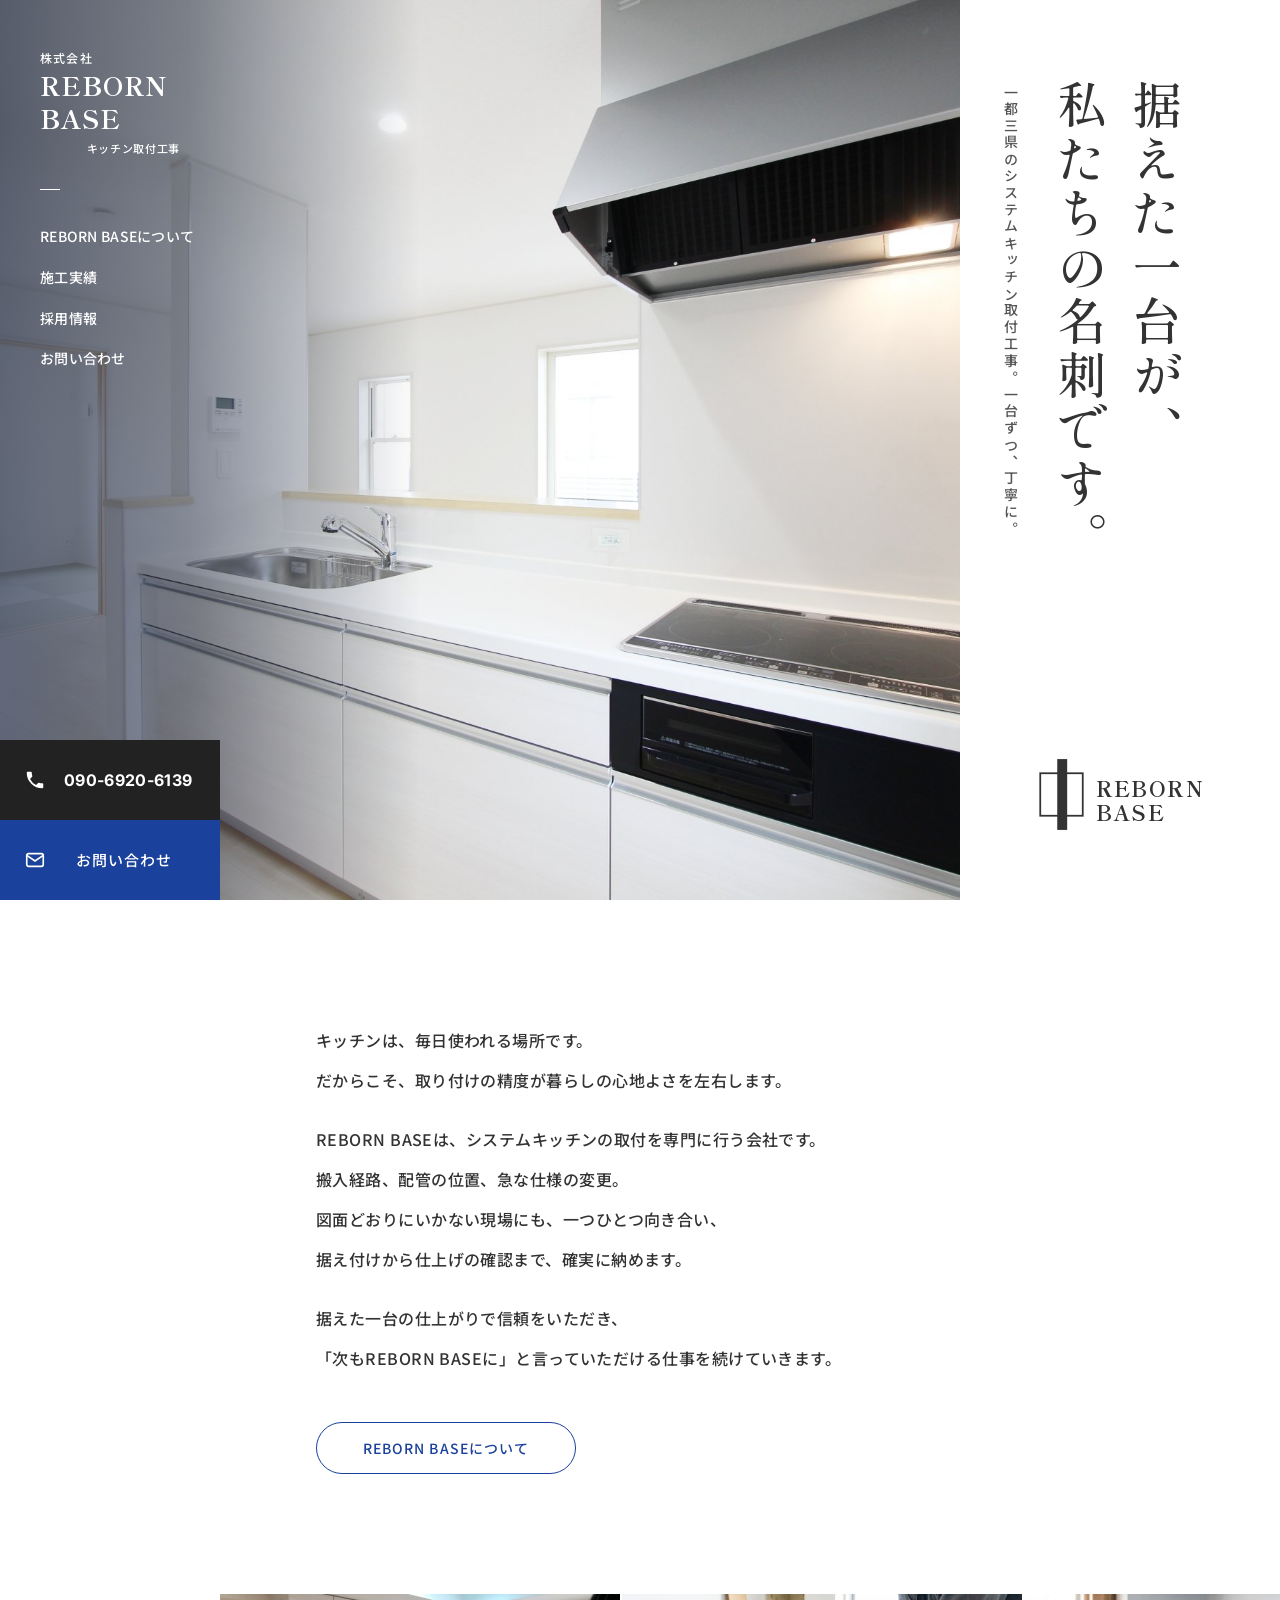
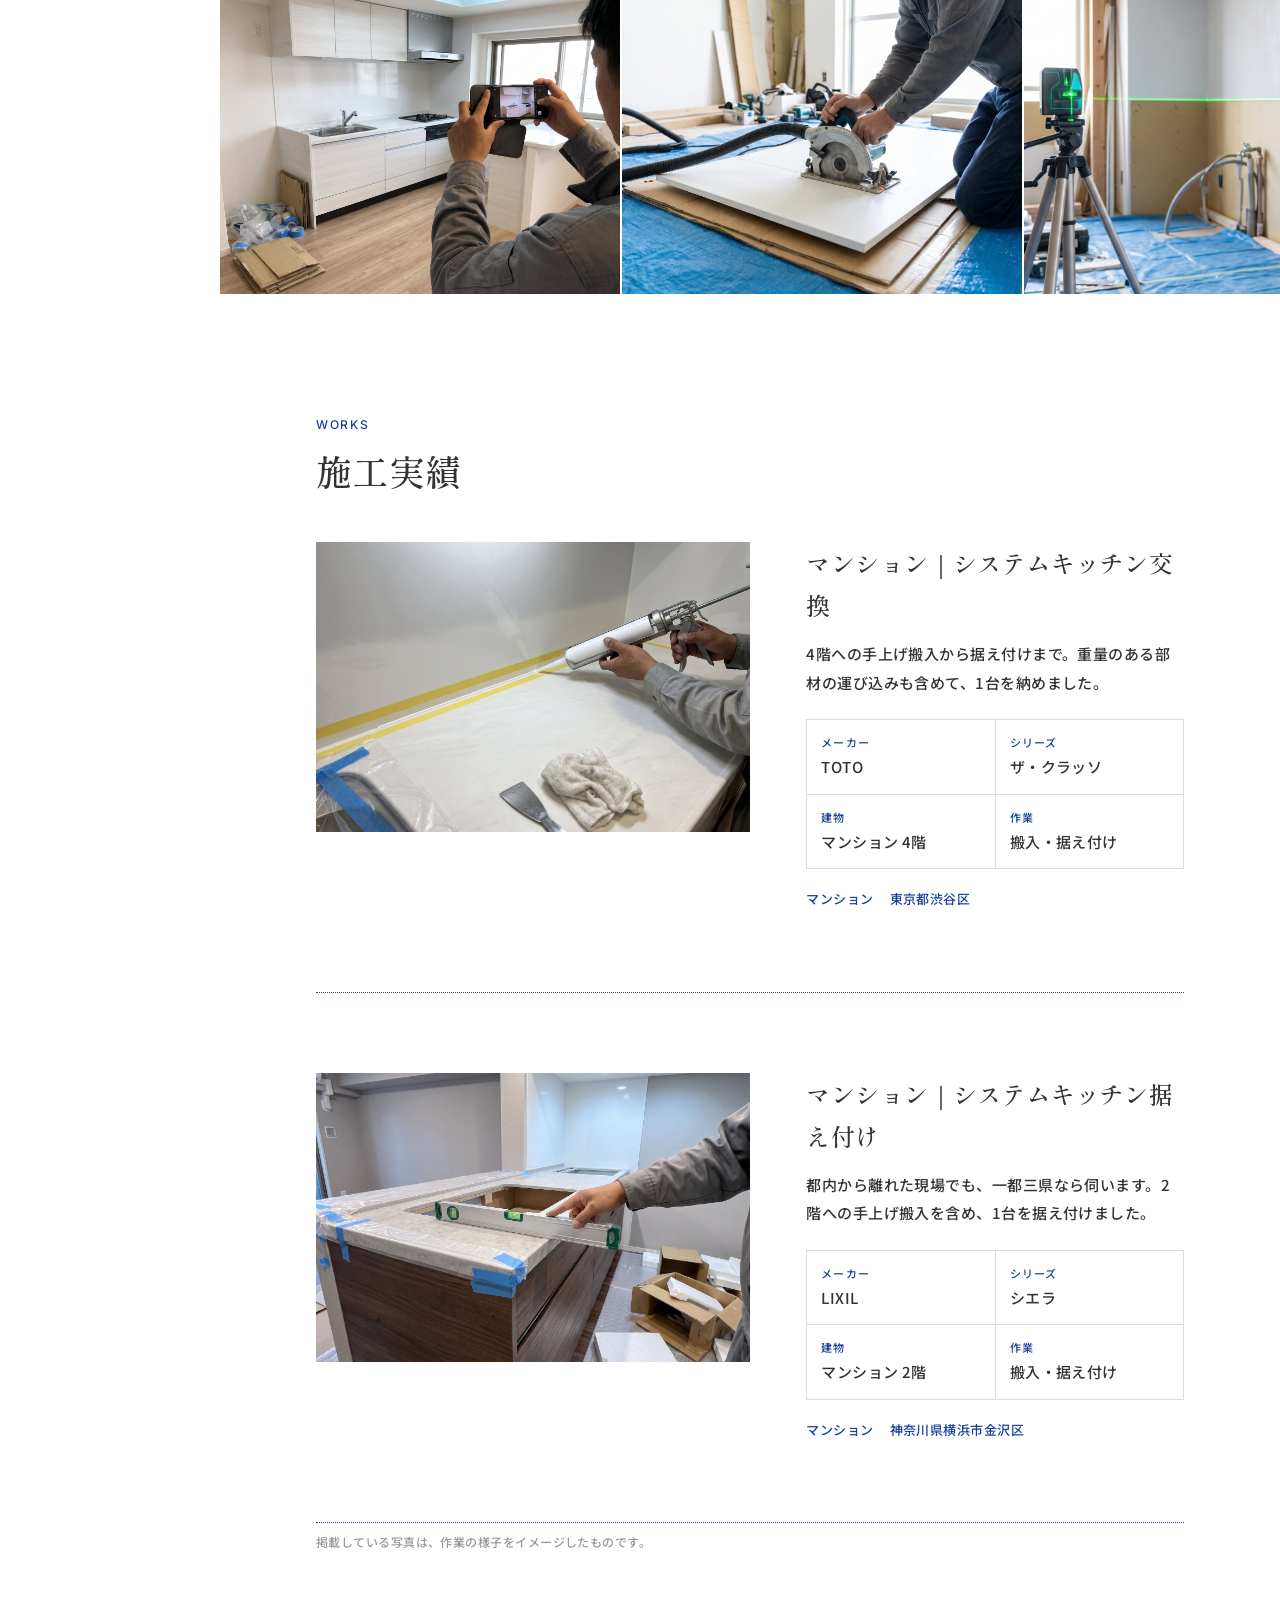
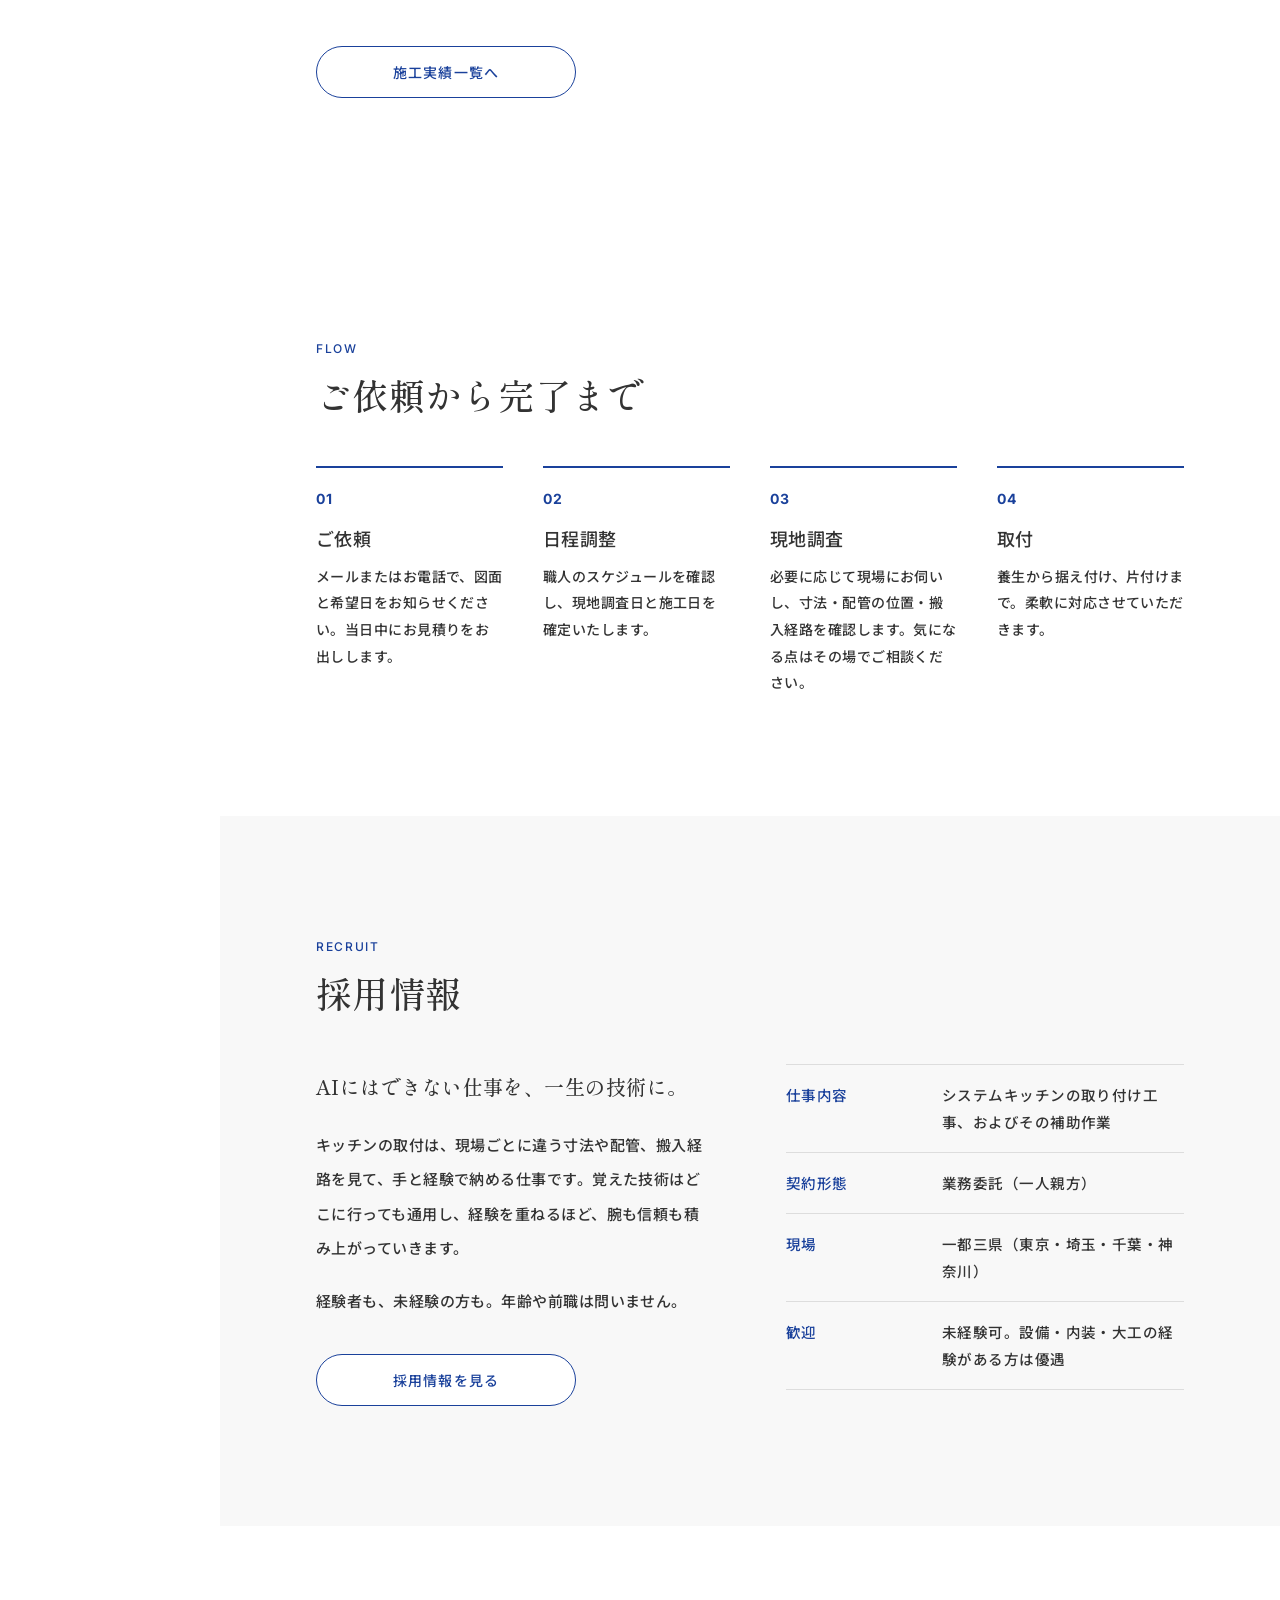
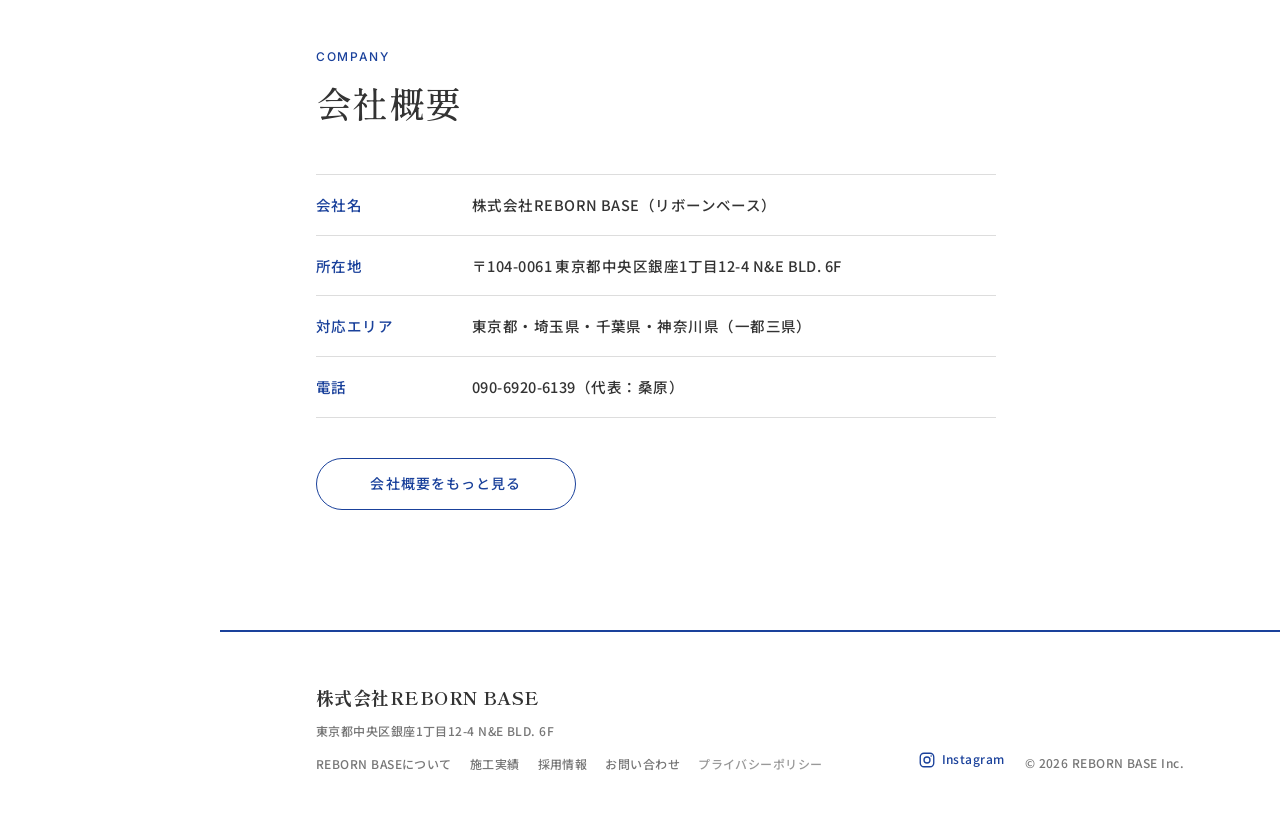
==== index.html @ 3dbb394a "スマホ下部の固定ボタン、プライバシーポリシー、採用ページ専用の共有画像を追加 Co-Authored-By: Claude Opus 5.5 <noreply@anthropic.com> Claud" ====
<!DOCTYPE html>
<html lang="ja" class="home">
<head>
<meta charset="UTF-8">
<meta name="viewport" content="width=device-width, initial-scale=1">
<title>株式会社REBORN BASE｜システムキッチン取付工事</title>
<meta name="description" content="一都三県のシステムキッチン取付工事を専門に行う株式会社REBORN BASE（リボーンベース）。工務店・ハウスメーカーからのご依頼に、確かな施工で応えます。">
<meta property="og:title" content="株式会社REBORN BASE｜システムキッチン取付工事">
<meta property="og:description" content="一都三県のシステムキッチン取付工事を専門に行う株式会社REBORN BASE（リボーンベース）。工務店・ハウスメーカーからのご依頼に、確かな施工で応えます。">
<meta property="og:type" content="website">
<meta property="og:site_name" content="株式会社REBORN BASE">
<meta property="og:url" content="https://reborn-base.co.jp/">
<meta property="og:image" content="https://reborn-base.co.jp/img/ogp.jpg">
<meta property="og:image:width" content="1200">
<meta property="og:image:height" content="630">
<meta property="og:locale" content="ja_JP">
<meta name="twitter:card" content="summary_large_image">
<link rel="canonical" href="https://reborn-base.co.jp/">
<link rel="icon" href="favicon.ico" sizes="32x32">
<link rel="icon" href="img/icon-512.png" type="image/png" sizes="512x512">
<link rel="apple-touch-icon" href="img/icon-180.png">
<meta name="theme-color" content="#1a419b">
<link rel="preconnect" href="https://fonts.googleapis.com">
<link rel="preconnect" href="https://fonts.gstatic.com" crossorigin>
<link href="https://fonts.googleapis.com/css2?family=Noto+Sans+JP:wght@400;500;700&family=Shippori+Mincho+B1:wght@500;700&family=Inter:wght@600;700&display=swap" rel="stylesheet">
<link rel="stylesheet" href="css/style.css?v=202611081121">
</head>
<body class="home">
<svg width="0" height="0" style="position:absolute"><symbol id="logo" viewBox="0 0 240 120">
<rect x="6" y="30" width="60" height="60" fill="none" stroke="#333" stroke-width="2.5"/><rect x="30" y="10" width="14" height="100" fill="#333"/>
<text x="84" y="64" font-family="'Shippori Mincho B1',serif" font-size="30" font-weight="700" fill="#333" letter-spacing="2">REBORN</text>
<text x="84" y="98" font-family="'Shippori Mincho B1',serif" font-size="30" font-weight="700" fill="#333" letter-spacing="2">BASE</text></symbol></svg>
<div class="loading"><div class="load_logo"><svg viewBox="0 0 240 120" style="filter:brightness(2000%)"><use href="#logo"/></svg></div></div>
<header>
  <a class="site_logo" href="index.html"><small>株式会社</small><strong>REBORN BASE</strong><span>キッチン取付工事</span><span class="bar"></span></a>
  <button class="burger" aria-label="メニューを開く" aria-expanded="false" aria-controls="gnavi" onclick="const m=document.getElementById('gnavi');m.classList.toggle('open');const o=m.classList.contains('open');this.setAttribute('aria-expanded',o);this.setAttribute('aria-label',o?'メニューを閉じる':'メニューを開く')"><span></span><span></span><span></span></button>
  <nav class="g_navi" id="gnavi"><a href="about.html">REBORN BASEについて</a><a href="works.html">施工実績</a><a href="recruit.html">採用情報</a><a href="contact.html">お問い合わせ</a></nav>
  <ul class="cv">
    <li class="tel"><a href="tel:09069206139"><svg viewBox="0 0 24 24" fill="currentColor"><path d="M6.6 10.8a15 15 0 0 0 6.6 6.6l2.2-2.2a1 1 0 0 1 1-.25c1.1.37 2.3.57 3.6.57a1 1 0 0 1 1 1V20a1 1 0 0 1-1 1A17 17 0 0 1 3 4a1 1 0 0 1 1-1h3.5a1 1 0 0 1 1 1c0 1.25.2 2.45.57 3.57a1 1 0 0 1-.25 1z"/></svg>090-6920-6139</a></li>
    <li class="mail"><a href="contact.html"><svg viewBox="0 0 24 24" fill="none" stroke="currentColor" stroke-width="1.8"><rect x="3" y="5" width="18" height="14" rx="2"/><path d="M3 7l9 6 9-6"/></svg>お問い合わせ</a></li>
  </ul>
</header>
<div class="kv_area">
  <div class="kv_home_list">
    <div class="kv kv01"><div class="kv_out"><div class="kv_list"><span class="kv_a" style="background-image:url(img/kitchen3.jpg),url(img/kitchen3.jpg)"></span></div></div></div>
    <div class="kv kv02"><div class="kv_out"><div class="kv_list"><span class="kv_a" style="background-image:url(img/kitchen1.jpg),url(img/kitchen1.jpg)"></span></div></div></div>
    <div class="kv kv03"><div class="kv_out"><div class="kv_list"><span class="kv_a" style="background-image:url(img/kitchen4.jpg),url(img/kitchen4.jpg)"></span></div></div></div>
    <div class="kv kv04"><div class="kv_out"><div class="kv_list"><span class="kv_a" style="background-image:url(img/kitchen2.jpg),url(img/kitchen2.jpg)"></span></div></div></div>
  </div>
  <div class="mark"><svg viewBox="0 0 240 120"><use href="#logo"/></svg></div>
</div>
<h2 class="copy_h jp">据えた一台が、<br>私たちの名刺です。</h2>
<p class="copy_s">一都三県のシステムキッチン取付工事。一台ずつ、丁寧に。</p>

<div class="wrapper">
  <section class="inner statement" id="about">
    <p>キッチンは、毎日使われる場所です。<br>だからこそ、取り付けの精度が暮らしの心地よさを左右します。</p><p>REBORN BASEは、システムキッチンの取付を専門に行う会社です。<br>搬入経路、配管の位置、急な仕様の変更。<br>図面どおりにいかない現場にも、一つひとつ向き合い、<br>据え付けから仕上げの確認まで、確実に納めます。</p><p>据えた一台の仕上がりで信頼をいただき、<br>「次もREBORN BASEに」と言っていただける仕事を続けていきます。</p>
    <a class="btn" href="about.html">REBORN BASEについて</a>
  </section>

  <div class="strip" aria-hidden="true"><ul>
    <li><img src="img/w-done.jpg" data-fb="img/w-done.jpg" onerror="this.onerror=null;this.src=this.dataset.fb" alt=""></li><li><img src="img/w-saw.jpg" data-fb="img/w-saw.jpg" onerror="this.onerror=null;this.src=this.dataset.fb" alt=""></li><li><img src="img/w-laser.jpg" data-fb="img/w-laser.jpg" onerror="this.onerror=null;this.src=this.dataset.fb" alt=""></li><li><img src="img/w-hannyu.jpg" data-fb="img/w-hannyu.jpg" onerror="this.onerror=null;this.src=this.dataset.fb" alt=""></li><li><img src="img/w-glue.jpg" data-fb="img/w-glue.jpg" onerror="this.onerror=null;this.src=this.dataset.fb" alt=""></li><li><img src="img/w-tools3.jpg" data-fb="img/w-tools3.jpg" onerror="this.onerror=null;this.src=this.dataset.fb" alt=""></li><li><img src="img/w-caulk.jpg" data-fb="img/w-caulk.jpg" onerror="this.onerror=null;this.src=this.dataset.fb" alt=""></li><li><img src="img/w-done.jpg" data-fb="img/w-done.jpg" onerror="this.onerror=null;this.src=this.dataset.fb" alt=""></li><li><img src="img/w-saw.jpg" data-fb="img/w-saw.jpg" onerror="this.onerror=null;this.src=this.dataset.fb" alt=""></li><li><img src="img/w-laser.jpg" data-fb="img/w-laser.jpg" onerror="this.onerror=null;this.src=this.dataset.fb" alt=""></li><li><img src="img/w-hannyu.jpg" data-fb="img/w-hannyu.jpg" onerror="this.onerror=null;this.src=this.dataset.fb" alt=""></li><li><img src="img/w-glue.jpg" data-fb="img/w-glue.jpg" onerror="this.onerror=null;this.src=this.dataset.fb" alt=""></li><li><img src="img/w-tools3.jpg" data-fb="img/w-tools3.jpg" onerror="this.onerror=null;this.src=this.dataset.fb" alt=""></li><li><img src="img/w-caulk.jpg" data-fb="img/w-caulk.jpg" onerror="this.onerror=null;this.src=this.dataset.fb" alt=""></li>
  </ul></div>

  <section class="inner works" id="works">
    <h2 class="sec_title jp"><small>WORKS</small>施工実績</h2>
    <ul class="pickup">
      <li>
        <div class="flex solo">
          <div class="main">
            <div class="txt">
              <h3 class="jp">マンション｜システムキッチン交換</h3>
              <p>4階への手上げ搬入から据え付けまで。重量のある部材の運び込みも含めて、1台を納めました。</p>
              <dl class="spec"><div><dt>メーカー</dt><dd>TOTO</dd></div><div><dt>シリーズ</dt><dd>ザ・クラッソ</dd></div><div><dt>建物</dt><dd>マンション 4階</dd></div><div><dt>作業</dt><dd>搬入・据え付け</dd></div></dl>
              <div class="tag"><span>マンション</span><span>東京都渋谷区</span></div>
            </div>
            <div class="img"><img src="img/w-caulk.jpg" data-fb="img/w-caulk.jpg" onerror="this.onerror=null;this.src=this.dataset.fb" alt="マンション｜システムキッチン交換"></div>
          </div>
        </div>
      </li>
      <li>
        <div class="flex solo">
          <div class="main">
            <div class="txt">
              <h3 class="jp">マンション｜システムキッチン据え付け</h3>
              <p>都内から離れた現場でも、一都三県なら伺います。2階への手上げ搬入を含め、1台を据え付けました。</p>
              <dl class="spec"><div><dt>メーカー</dt><dd>LIXIL</dd></div><div><dt>シリーズ</dt><dd>シエラ</dd></div><div><dt>建物</dt><dd>マンション 2階</dd></div><div><dt>作業</dt><dd>搬入・据え付け</dd></div></dl>
              <div class="tag"><span>マンション</span><span>神奈川県横浜市金沢区</span></div>
            </div>
            <div class="img"><img src="img/w-level2.jpg" data-fb="img/w-level2.jpg" onerror="this.onerror=null;this.src=this.dataset.fb" alt="マンション｜システムキッチン据え付け"></div>
          </div>
        </div>
      </li>
    </ul>
    <p class="photo_note">掲載している写真は、作業の様子をイメージしたものです。</p>
    <a class="btn" href="works.html">施工実績一覧へ</a>
  </section>

  <section class="inner flow" id="flow">
    <h2 class="sec_title jp"><small>FLOW</small>ご依頼から完了まで</h2>
    <ol>
      <li><small>01</small><b>ご依頼</b><p>メールまたはお電話で、図面と希望日をお知らせください。当日中にお見積りをお出しします。</p></li>
      <li><small>02</small><b>日程調整</b><p>職人のスケジュールを確認し、現地調査日と施工日を確定いたします。</p></li>
      <li><small>03</small><b>現地調査</b><p>必要に応じて現場にお伺いし、寸法・配管の位置・搬入経路を確認します。気になる点はその場でご相談ください。</p></li>
      <li><small>04</small><b>取付</b><p>養生から据え付け、片付けまで。柔軟に対応させていただきます。</p></li>
    </ol>
  </section>

  <section class="inner recruit" id="recruit">
    <h2 class="sec_title jp"><small>RECRUIT</small>採用情報</h2>
    <div class="grid">
      <div>
        <p class="jp" style="font-size:2rem;margin-bottom:16px">AIにはできない仕事を、一生の技術に。</p>
        <p>キッチンの取付は、現場ごとに違う寸法や配管、搬入経路を見て、手と経験で納める仕事です。覚えた技術はどこに行っても通用し、経験を重ねるほど、腕も信頼も積み上がっていきます。</p>
        <p>経験者も、未経験の方も。年齢や前職は問いません。</p>
        <a class="btn" href="recruit.html">採用情報を見る</a>
      </div>
      <dl class="tbl">
        <div><dt>仕事内容</dt><dd>システムキッチンの取り付け工事、およびその補助作業</dd></div>
        <div><dt>契約形態</dt><dd>業務委託（一人親方）</dd></div>
        <div><dt>現場</dt><dd>一都三県（東京・埼玉・千葉・神奈川）</dd></div>
        <div><dt>歓迎</dt><dd>未経験可。設備・内装・大工の経験がある方は優遇</dd></div>
      </dl>
    </div>
  </section>

  <section class="inner" id="company">
    <h2 class="sec_title jp"><small>COMPANY</small>会社概要</h2>
    <dl class="tbl" style="max-width:680px">
      <div><dt>会社名</dt><dd>株式会社REBORN BASE（リボーンベース）</dd></div>
      <div><dt>所在地</dt><dd>〒104-0061 東京都中央区銀座1丁目12-4 N&amp;E BLD. 6F</dd></div>
      <div><dt>対応エリア</dt><dd>東京都・埼玉県・千葉県・神奈川県（一都三県）</dd></div>
      <div><dt>電話</dt><dd>090-6920-6139（代表：桑原）</dd></div>
    </dl>
    <a class="btn" href="about.html#company" style="margin-top:40px">会社概要をもっと見る</a>
  </section>
  <footer>
    <div><strong>株式会社REBORN BASE</strong>東京都中央区銀座1丁目12-4 N&amp;E BLD. 6F<br><nav style="margin-top:10px"><a href="about.html">REBORN BASEについて</a><a href="works.html">施工実績</a><a href="recruit.html">採用情報</a><a href="contact.html">お問い合わせ</a><a href="privacy.html">プライバシーポリシー</a></nav></div>
    <div><a class="sns_link" href="https://www.instagram.com/rebornbase.official/" target="_blank" rel="noopener"><svg viewBox="0 0 24 24" fill="none" stroke="currentColor" stroke-width="1.8"><rect x="3" y="3" width="18" height="18" rx="5"/><circle cx="12" cy="12" r="4"/><circle cx="17.5" cy="6.5" r="1" fill="currentColor" stroke="none"/></svg>Instagram</a>© 2026 REBORN BASE Inc.</div>
  </footer>
</div>
<nav class="sp_bar" aria-label="お問い合わせ"><a class="sp_tel" href="tel:09069206139"><svg viewBox="0 0 24 24" fill="currentColor" aria-hidden="true"><path d="M6.6 10.8a15 15 0 0 0 6.6 6.6l2.2-2.2a1 1 0 0 1 1-.25c1.1.37 2.3.57 3.6.57a1 1 0 0 1 1 1V20a1 1 0 0 1-1 1A17 17 0 0 1 3 4a1 1 0 0 1 1-1h3.5a1 1 0 0 1 1 1c0 1.25.2 2.45.57 3.57a1 1 0 0 1-.25 1z"/></svg>電話する</a><a class="sp_main" href="contact.html">お問い合わせ</a></nav>
<script>
(function(){
  var loading=document.querySelector('.loading');
  var kvs=[].slice.call(document.querySelectorAll('.kv'));
  var reduce=matchMedia('(prefers-reduced-motion: reduce)').matches;
  function start(){
    var i=-1;
    function next(){
      i=(i+1)%kvs.length; var cur=kvs[i], back=kvs[(i-1+kvs.length)%kvs.length];
      kvs.forEach(function(k){k.classList.remove('pre')}); cur.classList.add('pre');
      setTimeout(function(){cur.classList.add('show')},1000);
      setTimeout(function(){if(back!==cur)back.classList.remove('show')},4000);
    }
    next(); setInterval(next,6000);
  }
  var seen=false; try{seen=sessionStorage.getItem('rb_loaded')}catch(e){}
  if(!seen&&!reduce){
    requestAnimationFrame(function(){loading.classList.add('show')});
    setTimeout(function(){loading.style.transition='opacity 1s ease-in';loading.style.opacity='0';setTimeout(function(){loading.style.display='none'},1000);start();},1500);
    try{sessionStorage.setItem('rb_loaded','1')}catch(e){}
  }else{loading.style.display='none';start();}
})();
</script>
<script>
(function(){
  var header=document.querySelector('header');
  var items=[].slice.call(document.querySelectorAll('.works .main, .works .sub'));
  var kvArea=document.querySelector('.kv_area'), copy=document.querySelector('.copy_h'), copys=document.querySelector('.copy_s');
  function onScroll(){
    var y=window.pageYOffset, h=window.innerHeight;
    if(kvArea){var black=y>h*0.7-300;header.classList.toggle('black',black);kvArea.classList.toggle('fade',black);copy.classList.toggle('move',y>h);if(copys)copys.classList.toggle('move',y>h);}
    items.forEach(function(el){if(!el.classList.contains('show')&&el.getBoundingClientRect().top<h-100)el.classList.add('show');});
  }
  window.addEventListener('scroll',onScroll,{passive:true});window.addEventListener('resize',onScroll);onScroll();
})();
</script>
</body></html>
---- css/style.css ----
:root{
  --navy:#1a419b; --navy2:#2754bd; --date:#265bc8;
  --ink:#333; --black:#222; --gray:#eee; --bg2:#f8f8f8; --line:#ddd;
  --sans:'Noto Sans JP',sans-serif;
  --min:'Shippori Mincho B1',"YuMincho","Yu Mincho",serif;
  --nav:220px;
}
*{box-sizing:border-box;margin:0;padding:0}
html{font-size:62.5%}
body{font-family:var(--sans);font-weight:500;color:var(--ink);background:#fff;font-size:1.5rem;line-height:1.9;letter-spacing:.03em}
a{color:inherit;text-decoration:none}
img{display:block;max-width:100%}
ul,ol{list-style:none}
.jp{font-family:var(--min);font-weight:500}
:focus-visible{outline:2px solid var(--navy);outline-offset:3px}

/* ===== loading ===== */
.loading{position:fixed;inset:0;background:var(--black);z-index:300;display:flex;align-items:center;justify-content:center;pointer-events:none}
.loading .load_logo{width:240px;filter:blur(4px);opacity:0;transition:.6s ease-in-out}
.loading.show .load_logo{filter:blur(0);opacity:1}
.loading .load_logo svg{width:100%;height:auto}

/* ===== header (left nav) ===== */
header{position:fixed;left:0;top:0;width:var(--nav);height:100%;z-index:100;display:flex;flex-direction:column;background:transparent}
.sub header{background:#fff;border-right:1px solid var(--line)}
.site_logo{padding:50px 40px 0;line-height:1.3;font-weight:500}
.site_logo small{display:block;font-size:1.2rem;letter-spacing:.1em}
.site_logo strong{display:block;font-family:var(--min);font-size:2.6rem;font-weight:700;letter-spacing:.04em;margin-top:2px}
.site_logo span{display:block;font-size:1.1rem;letter-spacing:.06em;margin-top:6px;text-align:right}
.site_logo .bar{width:20px;height:1px;background:currentColor;margin:34px 0 26px}
.home header .site_logo,.home header .g_navi{filter:brightness(1000%);transition:.6s ease-in}
.home header.black .site_logo,.home header.black .g_navi{filter:brightness(100%)}
.g_navi{padding:0 28px 0 40px;flex:1}
.g_navi a{display:block;font-size:1.4rem;padding:7px 0;letter-spacing:.02em;white-space:nowrap;transition:.3s}
.g_navi a:hover,.g_navi a.on{color:var(--navy2)}
.cv{margin-top:auto}
.cv li a{display:flex;align-items:center;gap:30px;height:80px;padding:0 24px;font-size:1.5rem;letter-spacing:.06em}
.cv li a svg{width:22px;height:22px;flex:none}
.cv li.ig{background:var(--bg2);color:var(--black)}
.cv li.tel{background:var(--black);color:#fff}
.cv li.tel a{font-family:'Inter',sans-serif;font-weight:700;font-size:1.6rem;letter-spacing:.02em;gap:18px;white-space:nowrap}
.cv li.mail{background:var(--navy);color:#fff}
.cv li a:hover{opacity:.85}
.burger{display:none}

/* ===== KV (fixed hero, top page only) ===== */
.kv_area{position:fixed;top:0;left:0;width:100%;height:100%;padding-right:320px;background:#fff;transition:.6s ease-in;filter:brightness(100%)}
.kv_area.fade{filter:brightness(200%)}
.kv_area.fade .kv_home_list{opacity:0}
.kv_home_list{position:relative;width:100%;height:100%;overflow:hidden;background:#333;transition:.6s ease-in}
.kv{position:absolute;inset:0;overflow:hidden;opacity:0;transition:1s ease-in-out;z-index:10}
.kv_out{width:100%;height:100%;overflow:hidden;position:relative}
.kv.pre{z-index:20}
.kv.show{opacity:1}
.kv .kv_list{width:100%;height:100%;overflow:hidden;transform:scale(1.08);transition:6s ease-in-out}
.kv.show .kv_list{transform:scale(1)}
.kv_a{display:block;width:100%;height:100%;background:#44443f no-repeat center center;background-size:cover}
.kv_home_list::after{content:"";position:absolute;left:0;top:0;bottom:0;width:420px;background:linear-gradient(90deg,rgba(10,20,45,.62) 0%,rgba(10,20,45,.45) 45%,rgba(10,20,45,0) 100%);z-index:25;pointer-events:none}
.mark{position:absolute;right:74px;bottom:55px;width:170px;z-index:30}
.copy_h{position:fixed;right:86px;top:80px;z-index:60;writing-mode:vertical-rl;font-size:5rem;line-height:1.5;letter-spacing:.08em;font-weight:500;color:var(--ink);transition:.6s ease-in}
.copy_h.move{position:absolute}
.copy_s{position:fixed;right:256px;top:84px;z-index:60;writing-mode:vertical-rl;font-size:1.4rem;letter-spacing:.2em;color:#555;transition:.6s ease-in}
.copy_s.move{position:absolute}

/* ===== page body ===== */
.wrapper{position:relative;z-index:50;background:#fff;margin-left:var(--nav)}
.home .wrapper{margin-top:100vh}
.inner{padding:120px 96px}
.sec_title{font-size:3.6rem;line-height:1.75;margin-bottom:40px}
.sec_title small{display:block;font-family:'Inter',sans-serif;font-size:1.2rem;color:var(--navy);letter-spacing:.14em;margin-bottom:4px}
.btn{display:inline-flex;align-items:center;justify-content:center;min-width:260px;height:52px;padding:0 36px;border:1px solid var(--navy);border-radius:30px;color:var(--navy);font-size:1.4rem;letter-spacing:.08em;transition:.3s;background:#fff}
.btn:hover{background:var(--navy);color:#fff}
.lead{font-size:1.6rem;line-height:2.5;max-width:40em}
.lead p+p{margin-top:1.2em}

/* sub page title band */
.page_head{padding:150px 96px 60px;border-bottom:1px solid var(--line)}
.page_head h1{font-size:4rem;line-height:1.5;font-weight:500}
.page_head h1 small{display:block;font-family:'Inter',sans-serif;font-size:1.3rem;color:var(--navy);letter-spacing:.14em;margin-bottom:6px}
.page_head p{margin-top:16px;color:#777;font-size:1.4rem}
.crumb{font-size:1.2rem;color:#999;margin-bottom:24px}
.crumb a:hover{color:var(--navy)}

/* statement */
.statement{position:relative;padding-top:120px;padding-right:420px}
.statement p{font-size:1.6rem;line-height:2.5}
.statement p+p{margin-top:1.2em}
.statement .btn{margin-top:44px}

/* photo strip */
.strip{overflow:hidden;width:100%;background:#fff}
.strip ul{display:flex;width:max-content;animation:strip 40s linear infinite}
.strip li{width:400px;height:300px;flex:none;margin-right:2px;background:#44443f}
.strip li img{width:100%;height:100%;object-fit:cover}
@keyframes strip{from{transform:translateX(0)}to{transform:translateX(-50%)}}

/* works (実績) */
.works ul.pickup>li{padding:80px 0;border-bottom:1px dotted var(--navy)}
.works ul.pickup>li:first-child{padding-top:0}
.works .flex{display:grid;grid-template-columns:1fr 280px;gap:92px}
.works .main{display:flex;flex-direction:column-reverse}
.works .flex.solo{grid-template-columns:1fr}
.works .solo .main{display:grid;grid-template-columns:1.15fr 1fr;gap:56px;align-items:start}
.works .solo .main .img{order:-1}
.works .solo .txt{padding-top:0}
.works .main .img,.works .sub span{position:relative;display:block;overflow:hidden;background:#44443f}
.works .main .img{aspect-ratio:3/2}
.works .sub span{aspect-ratio:5/4}
.works .sub span:first-child{margin-bottom:60px}
.works .main .img img,.works .sub span img{width:100%;height:100%;object-fit:cover;transition:.6s ease-in-out}
.works .main .img:hover img,.works .sub span:hover img{filter:brightness(60%)}
.works .main .img:after,.works .sub span:after{content:"";position:absolute;left:0;top:0;width:100%;height:100%;background:var(--gray);transition:.8s ease-in-out}
.works .main.show .img:after,.works .sub.show span:after{width:0}
.works .txt{padding:36px 0 0}
.works .txt h3{font-size:2.4rem;line-height:1.75;font-weight:500;margin-bottom:14px}
.works .txt p{font-size:1.5rem}
.works .tag{margin-top:18px;font-size:1.3rem;color:var(--navy)}
.works .tag span+span{margin-left:16px}
.works .spec{display:grid;grid-template-columns:repeat(2,1fr);gap:1px;background:var(--line);border:1px solid var(--line);margin-top:22px}
.works .spec div{background:#fff;padding:12px 14px}
.works .spec dt{font-size:1.1rem;color:var(--navy);letter-spacing:.1em}
.works .spec dd{font-size:1.5rem;font-weight:500}
.img .note{position:absolute;right:10px;bottom:8px;font-size:1.1rem;color:#fff;background:rgba(0,0,0,.45);padding:2px 8px;z-index:2}
.more{display:flex;justify-content:flex-end;margin-top:24px;font-size:1.4rem;color:var(--navy)}
.more a::after{content:"›";margin-left:10px;font-size:1.8rem}
.works .btn{margin-top:60px}

/* numbers */
.nums{display:grid;grid-template-columns:repeat(2,1fr);gap:40px;margin:0 0 80px;max-width:720px}
.nums li{border-top:2px solid var(--navy);padding-top:16px}
.nums b{display:block;font-family:'Inter',sans-serif;font-size:4.2rem;font-weight:700;line-height:1.2;color:var(--black)}
.nums b small{font-size:1.6rem;font-family:var(--sans);margin-left:4px}
.nums span{font-size:1.3rem;color:#777}

/* services */
.services{display:grid;grid-template-columns:repeat(3,1fr);gap:40px}
.services li{border-top:1px solid var(--ink);padding-top:18px}
.services b{display:block;font-size:1.8rem;font-weight:500;margin-bottom:8px}
.services p{font-size:1.4rem;color:#555}

/* makers */
.makers{display:flex;flex-wrap:wrap;gap:12px}
.makers li{border:1px solid var(--ink);padding:10px 22px;font-size:1.5rem;letter-spacing:.06em}

/* news & column */
.info{display:grid;grid-template-columns:1fr auto;gap:60px;align-items:center;padding:60px 0;border-bottom:1px solid var(--line)}
.info:first-of-type{padding-top:0}
.info ul li{display:grid;grid-template-columns:80px 1fr;gap:40px;align-items:center;padding:14px 0}
.info ul li .th{width:80px;height:80px;background:#44443f;overflow:hidden}
.info ul li .th img{width:100%;height:100%;object-fit:cover}
.info ul li time{display:block;font-size:1.4rem;color:var(--date);font-family:'Inter',sans-serif}
.info ul li a{display:block;font-size:1.5rem;transition:.3s}
.info ul li a:hover{color:var(--navy)}

/* recruit */
.recruit{background:var(--bg2)}
.recruit .grid{display:grid;grid-template-columns:1fr 1fr;gap:72px}
.recruit p{font-size:1.5rem;line-height:2.3}
.recruit p+p{margin-top:1.2em}
dl.tbl{border-top:1px solid var(--line)}
dl.tbl div{display:grid;grid-template-columns:140px 1fr;gap:16px;padding:16px 0;border-bottom:1px solid var(--line);font-size:1.45rem}
dl.tbl dt{color:var(--navy)}
.recruit .btn{margin-top:36px}

/* flow */
.flow ol{display:grid;grid-template-columns:repeat(4,1fr);gap:40px}
.flow li{border-top:2px solid var(--navy);padding-top:18px}
.flow li small{display:block;font-family:'Inter',sans-serif;font-weight:700;font-size:1.4rem;color:var(--navy);letter-spacing:.1em;margin-bottom:8px}
.flow li b{display:block;font-size:1.8rem;font-weight:500;margin-bottom:8px}
.flow li p{font-size:1.4rem}

/* contact */
.contact_grid{display:grid;grid-template-columns:1fr 1fr;gap:60px}
.c_card{border:1px solid var(--line);padding:36px}
.c_card h3{font-size:1.8rem;font-weight:500;margin-bottom:10px}
.c_card .big{font-family:'Inter',sans-serif;font-size:3rem;font-weight:700;color:var(--black);margin:8px 0}
.c_card p{font-size:1.4rem;color:#666}
.c_card .btn{margin-top:20px;min-width:0}

/* footer */
footer{padding:48px 96px;border-top:2px solid var(--navy);display:flex;justify-content:space-between;align-items:flex-end;font-size:1.2rem;color:#777}
footer strong{display:block;font-family:var(--min);font-size:1.8rem;color:var(--ink);margin-bottom:6px}
footer nav a{margin-right:18px}
footer nav a:hover{color:var(--navy)}
.sns_link{display:inline-flex;align-items:center;gap:6px;color:var(--navy);font-weight:500;margin-right:20px}
.sns_link svg{width:18px;height:18px}
.sns_note{margin-top:28px;font-size:1.4rem}
.sns_note .sns_link{margin-right:2px}

@media (prefers-reduced-motion:reduce){
  .kv .kv_list{transition:none;transform:none}
  .strip ul{animation:none}
}

/* ===== mobile ===== */
.day{list-style:none;max-width:720px;border-left:2px solid var(--navy);margin-left:40px}
.day li{display:grid;grid-template-columns:110px 1fr;gap:0 24px;padding:0 0 32px 32px;position:relative}
.day li::before{content:"";position:absolute;left:-7px;top:10px;width:12px;height:12px;border-radius:50%;background:var(--navy)}
.day time{font-family:'Inter',sans-serif;font-weight:700;font-size:1.8rem;color:var(--navy);line-height:1.6}
.day b{display:block;font-size:1.8rem;font-weight:500;margin-bottom:6px}
.day p{font-size:1.4rem;line-height:1.9;color:#555}
.grid3{display:grid;grid-template-columns:repeat(3,1fr);gap:28px}
.m_card{border-top:2px solid var(--navy);padding-top:20px}
.m_card small{display:block;font-size:1.2rem;letter-spacing:.1em;color:var(--navy);margin-bottom:6px}
.m_card h3{font-size:2.2rem;font-weight:500;margin-bottom:12px;font-family:var(--min)}
.m_card p{font-size:1.4rem;line-height:2;color:#555}
.photo_note{font-size:1.2rem;color:#999;margin:8px 0 32px}
.exp_list{list-style:none;display:grid;grid-template-columns:repeat(2,1fr);gap:0 48px;max-width:960px}
.exp_list li{border-top:1px solid var(--line);padding:22px 0;font-size:1.4rem;line-height:1.9;color:#555}
.exp_list b{display:block;font-size:1.9rem;font-weight:500;color:var(--black);margin-bottom:6px}
@media (max-width:959px){
  .works .solo .main{grid-template-columns:1fr;gap:24px}
  .exp_list{grid-template-columns:1fr}
  .day{margin-left:12px}.day li{grid-template-columns:1fr;gap:4px;padding-left:22px}.grid3{grid-template-columns:1fr}
  :root{--nav:0px}
  header{position:fixed;width:100%;height:60px;flex-direction:row;align-items:center;justify-content:space-between;padding:0 16px;background:#fff;border-bottom:1px solid var(--line)}
  .home header .site_logo,.home header .g_navi{filter:none}
  .site_logo{padding:0}.site_logo .bar,.site_logo small,.site_logo span{display:none}.site_logo strong{font-size:1.9rem}
  .g_navi{display:none;position:absolute;top:60px;left:0;right:0;background:#fff;padding:12px 20px 20px;border-bottom:1px solid var(--line)}
  .g_navi.open{display:block}
  .cv{display:none}
  .burger{display:block;position:relative;width:44px;height:44px;margin-right:-8px;background:none;border:0;cursor:pointer}
  .burger span{position:absolute;left:10px;width:24px;height:2px;background:var(--black);transition:transform .3s,opacity .2s,top .3s}
  .burger span:nth-child(1){top:14px}.burger span:nth-child(2){top:21px}.burger span:nth-child(3){top:28px}
  .burger[aria-expanded="true"] span:nth-child(1){top:21px;transform:rotate(45deg)}
  .burger[aria-expanded="true"] span:nth-child(2){opacity:0}
  .burger[aria-expanded="true"] span:nth-child(3){top:21px;transform:rotate(-45deg)}
  .burger:focus-visible{outline:2px solid var(--navy);outline-offset:2px}
  .kv_area{position:relative;padding-right:0;height:62vh;margin-top:60px}
  .kv_area.fade{filter:none}
  .kv_area.fade .kv_home_list{opacity:1}
  .kv_home_list::after{display:none}
  .mark{right:16px;bottom:16px;width:110px}
  .copy_s{position:static;writing-mode:horizontal-tb;text-align:center;padding:0 24px 24px;font-size:1.3rem}
  .copy_h{position:static;writing-mode:horizontal-tb;font-size:3rem;line-height:1.5;display:flex;align-items:center;justify-content:center;height:130px;padding:5px 6vw 0;text-align:center}
  .wrapper{margin-left:0}
  .home .wrapper{margin-top:0}
  .inner{padding:72px 24px}
  .page_head{padding:100px 24px 36px}
  .page_head h1{font-size:2.8rem}
  .sec_title{font-size:2.6rem}
  .statement{padding-top:0;padding-right:0}
  .works .flex,.recruit .grid,.info,.contact_grid{grid-template-columns:1fr;gap:28px}
  .works .sub{display:grid;grid-template-columns:1fr 1fr;gap:12px}
  .works .sub span:first-child{margin-bottom:0}
  .works .spec{grid-template-columns:1fr 1fr}
  .flow ol,.services,.nums{grid-template-columns:1fr 1fr;gap:28px}
  .strip li{width:240px;height:180px}
  dl.tbl div{grid-template-columns:100px 1fr}
  footer{padding:32px 24px;flex-direction:column;align-items:flex-start;gap:16px}
  .btn{min-width:0;width:100%}
  .statement p,.lead{line-height:2.1;font-size:1.5rem}
  .recruit p{line-height:2}
  footer nav a{white-space:nowrap}
  .mark{width:96px;bottom:12px;right:12px}
}
.form_wrap{margin-top:72px;max-width:760px}
.form_wrap iframe{display:block;width:100%;border:0;background:#fff}
.form_note{font-size:1.3rem;color:#666;margin:0 0 20px}
.form_note a{color:var(--navy);text-decoration:underline}
.f_koji{height:2000px}.f_saiyo{height:1960px}
@media (max-width:959px){.form_wrap{margin-top:56px}.f_koji{height:2450px}.f_saiyo{height:2420px}}
.bath .tbl{max-width:760px}
.bath_lead{max-width:640px;margin:0 0 32px}

.genba{background:var(--bg2)}
.genba_list{display:grid;grid-template-columns:repeat(4,1fr);gap:28px}
.genba_list img{width:100%;aspect-ratio:4/3;object-fit:cover;display:block;margin-bottom:16px}
.genba_list b{display:block;font-size:1.6rem;margin-bottom:8px}
.genba_list p{font-size:1.35rem;line-height:2}
@media (max-width:959px){.genba_list{grid-template-columns:1fr 1fr;gap:24px 16px}}
@media (max-width:559px){.genba_list{grid-template-columns:1fr}}

/* team / message */
.msg{display:grid;grid-template-columns:320px 1fr;gap:64px;align-items:start;max-width:1040px}
.msg_ph{margin:0}
.msg_ph img,.member img{width:100%;height:auto;aspect-ratio:4/5;object-fit:cover;display:block}
.msg_lead{font-size:2.6rem;line-height:1.7;letter-spacing:.08em;margin-bottom:28px}
.msg_txt>p:not(.msg_lead){font-size:1.5rem;line-height:2.2}
.msg_txt>p+p{margin-top:1.1em}
.msg_txt .sign{margin-top:32px;font-size:1.3rem;color:#777}
.msg_txt .sign b{display:block;font-size:2.2rem;font-weight:500;color:var(--black);letter-spacing:.12em;margin-top:4px}
.team_h{margin-top:120px}
.member{display:grid;grid-template-columns:repeat(2,1fr);gap:48px;max-width:1040px}
.member li{display:grid;grid-template-columns:200px 1fr;gap:28px;align-items:start}
.member figure{margin:0}
.member .mono{aspect-ratio:4/5;background:#f0f0ee;display:flex;align-items:center;justify-content:center}
.member .mono span{font-size:6.4rem;color:#9a9a96}
.member small{display:block;font-size:1.2rem;color:var(--navy);letter-spacing:.12em;margin-bottom:4px}
.member b{display:block;font-size:2.2rem;font-weight:500;letter-spacing:.1em;margin-bottom:10px}
.member p{font-size:1.4rem;line-height:2;color:#555}
@media (max-width:959px){
  .msg{grid-template-columns:1fr;gap:28px}
  .msg_ph{max-width:260px}
  .msg_lead{font-size:2.2rem}
  .team_h{margin-top:80px}
  .member{grid-template-columns:1fr;gap:36px}
  .member li{grid-template-columns:120px 1fr;gap:18px}
  .member .mono span{font-size:4.4rem}
}
.msg.co{margin-top:0}
.msg .role{display:block;font-size:1.2rem;color:var(--navy);letter-spacing:.12em;margin-bottom:6px}
.msg_txt>p.co_name{font-size:2.6rem;letter-spacing:.12em;line-height:1.5;margin-bottom:24px}
.msg_txt>p.quote{margin-top:28px;padding-left:20px;border-left:1px solid var(--ink);font-size:1.7rem;line-height:2;color:var(--ink)}
.msg.co+.member{margin-top:72px}
@media (max-width:959px){.msg .co_name{font-size:2.2rem}.msg.co+.member{margin-top:48px}}

/* SP fixed bar */
.sp_bar{display:none}
@media (max-width:959px){
  .sp_bar{display:grid;grid-template-columns:1fr 1.4fr;position:fixed;left:0;right:0;bottom:0;z-index:200;background:#fff;border-top:1px solid var(--line);padding:8px max(12px,env(safe-area-inset-right,0px)) calc(8px + env(safe-area-inset-bottom,0px)) max(12px,env(safe-area-inset-left,0px));gap:8px;box-shadow:0 -4px 16px rgba(0,0,0,.06)}
  .sp_bar a{display:flex;align-items:center;justify-content:center;gap:8px;height:50px;font-size:1.5rem;font-weight:700;letter-spacing:.06em}
  .sp_bar svg{width:18px;height:18px}
  .sp_tel{border:1px solid var(--black);color:var(--black)}
  .sp_main{background:var(--navy);color:#fff}
  body{padding-bottom:calc(68px + env(safe-area-inset-bottom,0px))}
}
/* privacy */
.privacy{max-width:880px}
.privacy_lead{font-size:1.5rem;line-height:2.2;margin-bottom:48px}
.pv_item{border-top:1px solid var(--line);padding:28px 0}
.pv_item h2{font-size:1.9rem;font-weight:500;margin-bottom:12px}
.pv_item div{font-size:1.45rem;line-height:2.1}
.pv_item ul{list-style:disc;padding-left:1.4em;margin-top:6px}
.pv_date{margin-top:32px;font-size:1.3rem;color:#777;text-align:right}
footer nav a:last-child{color:#999}
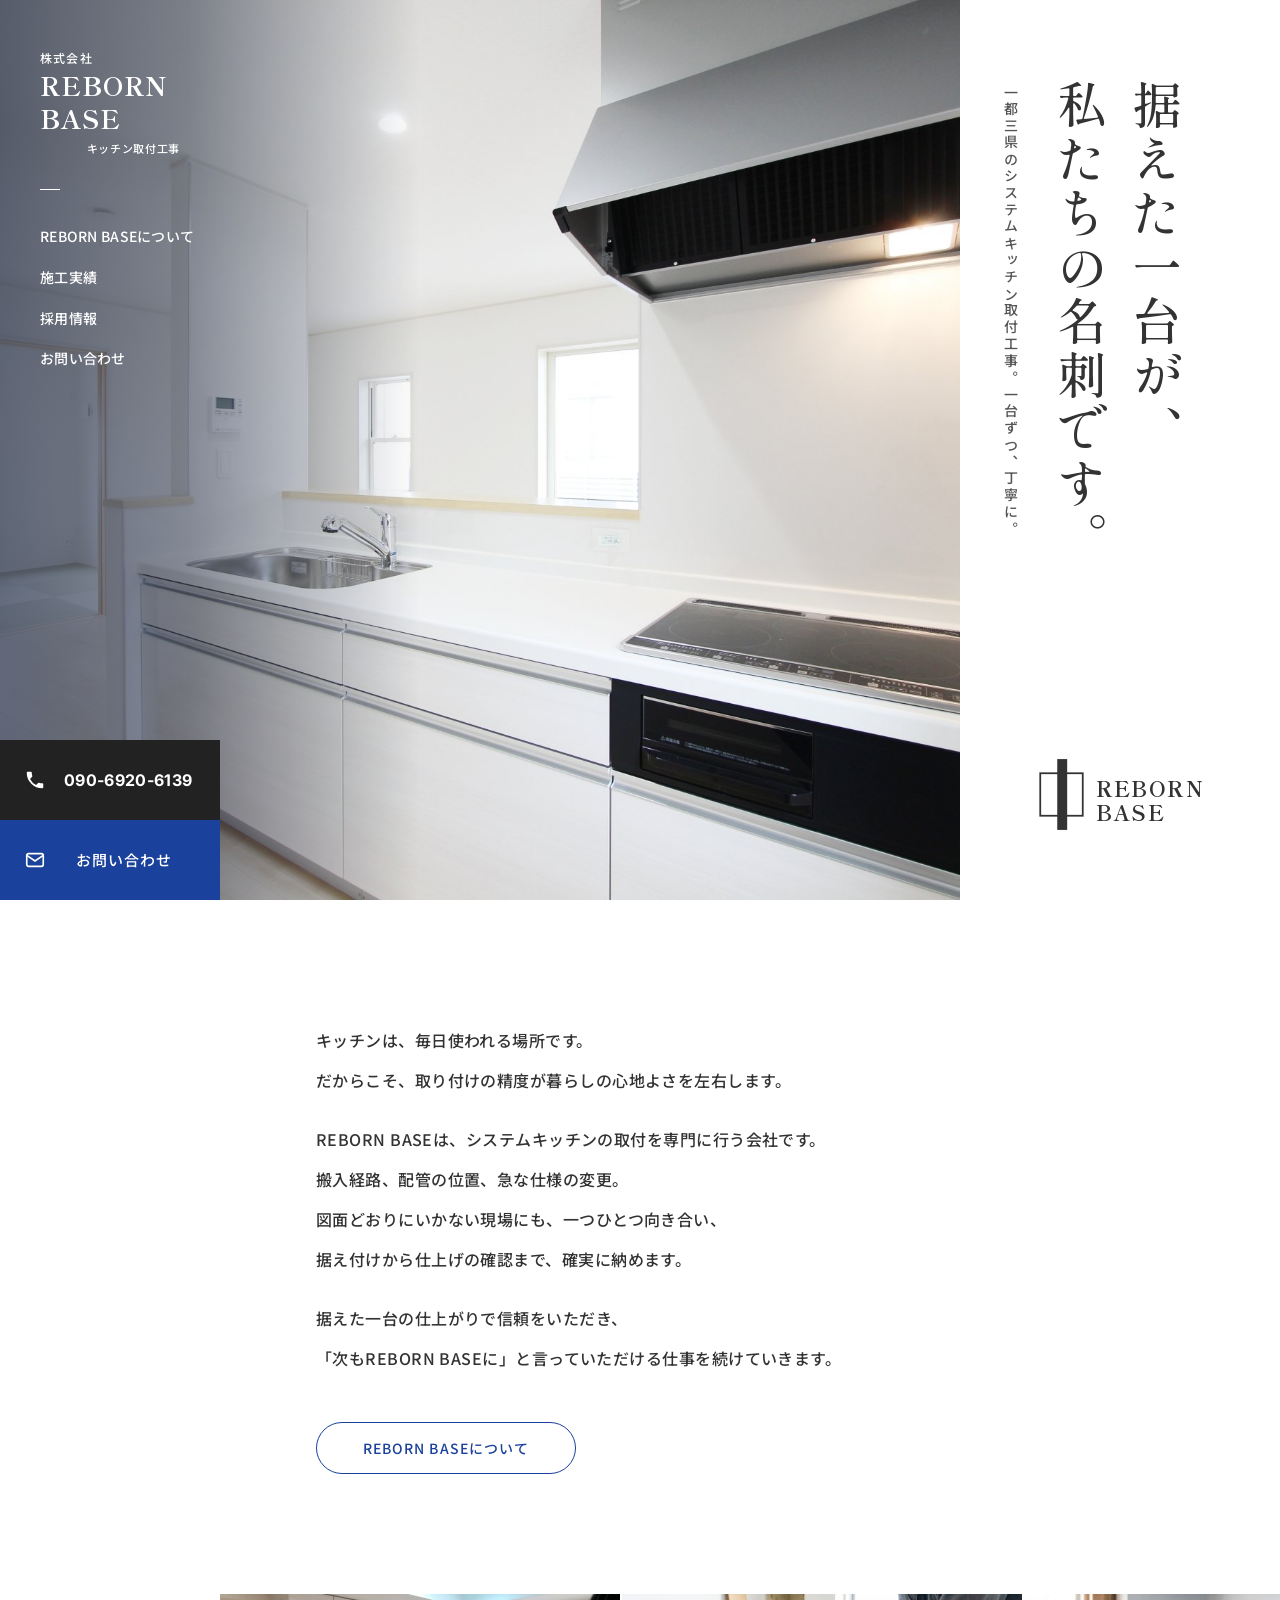
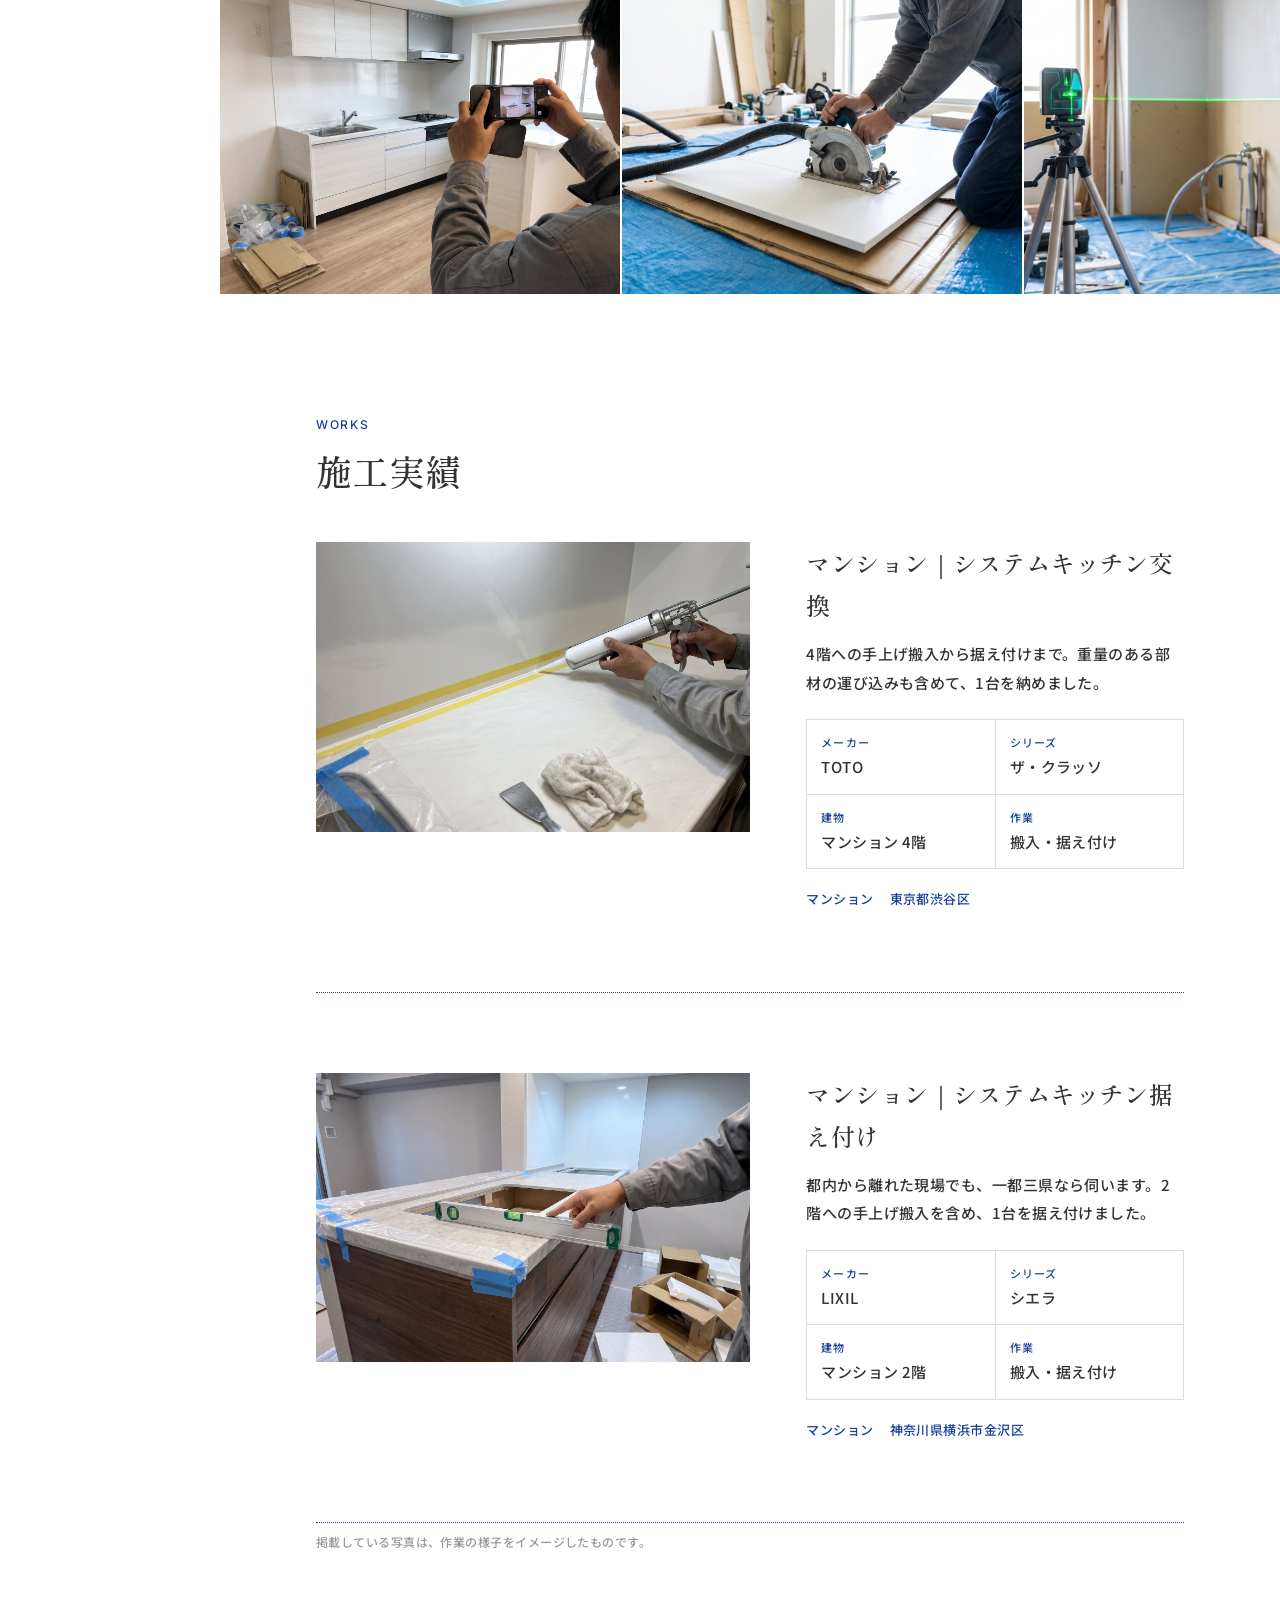
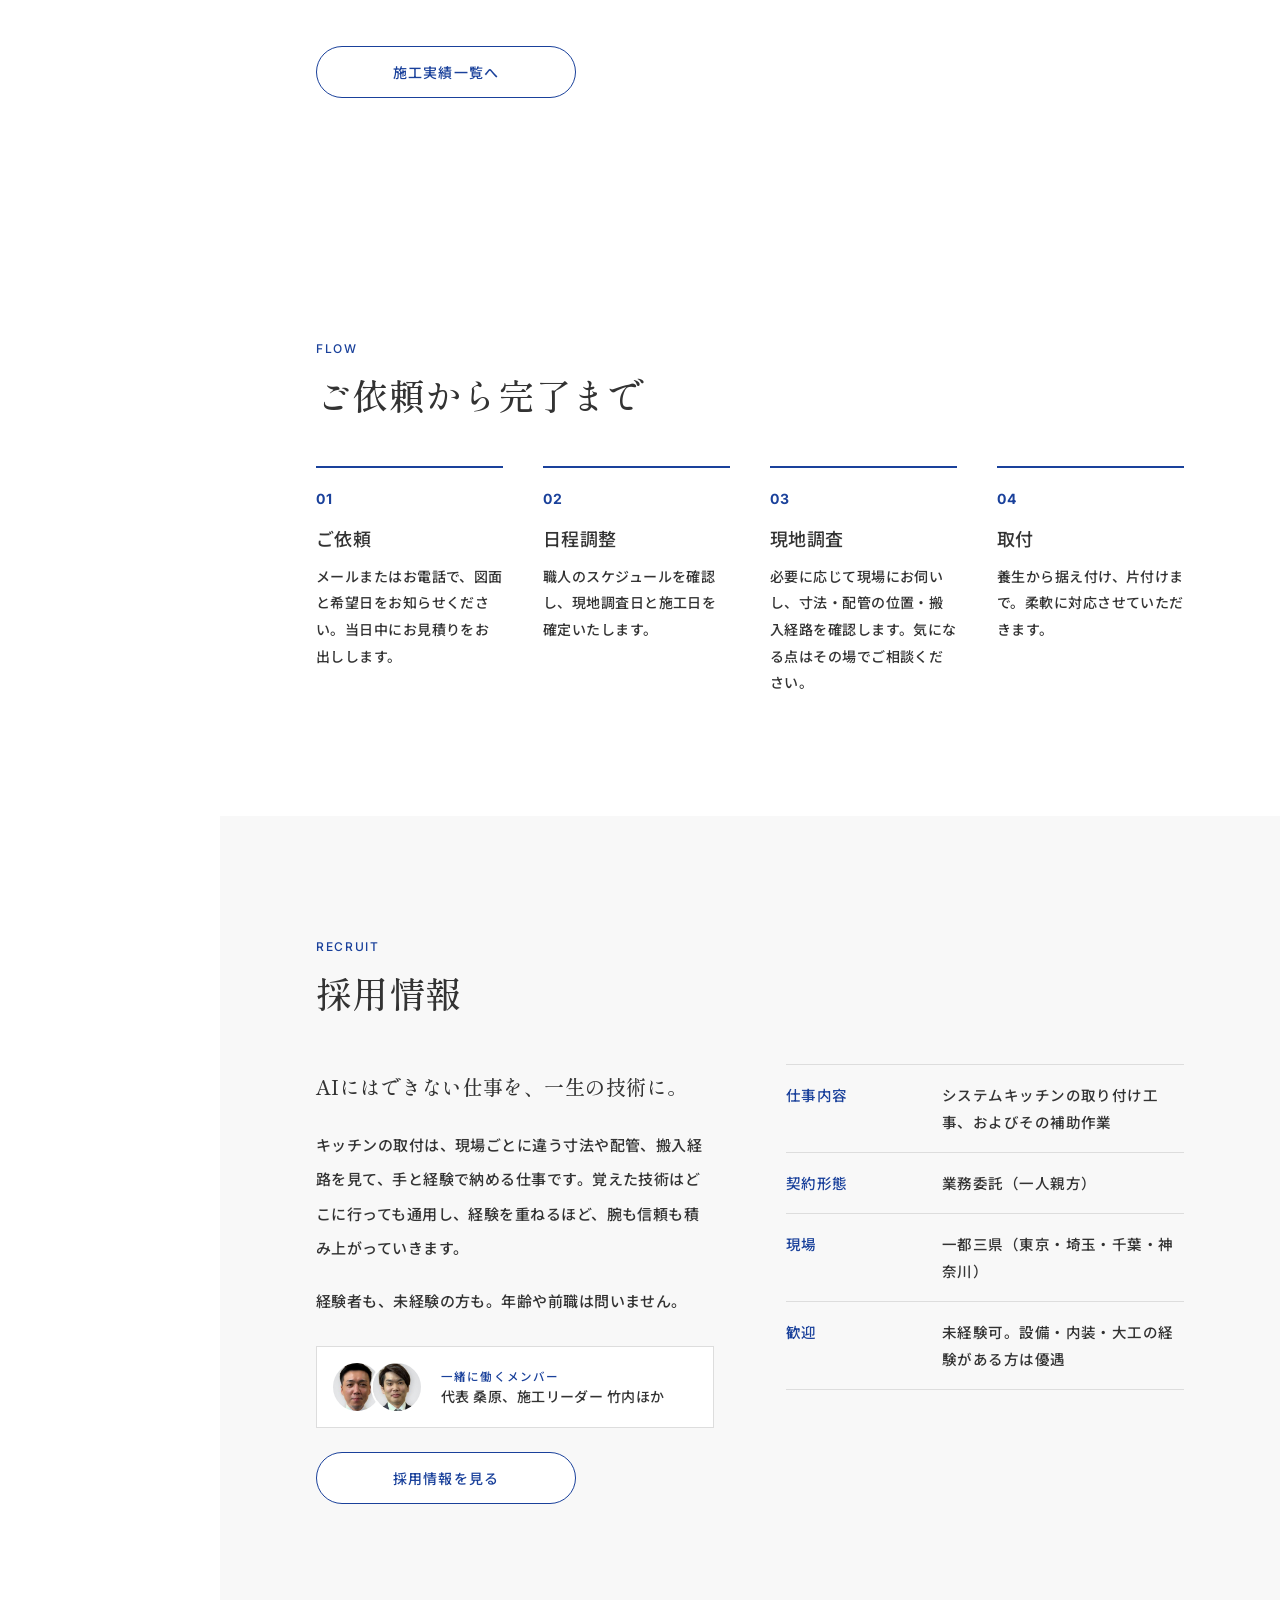
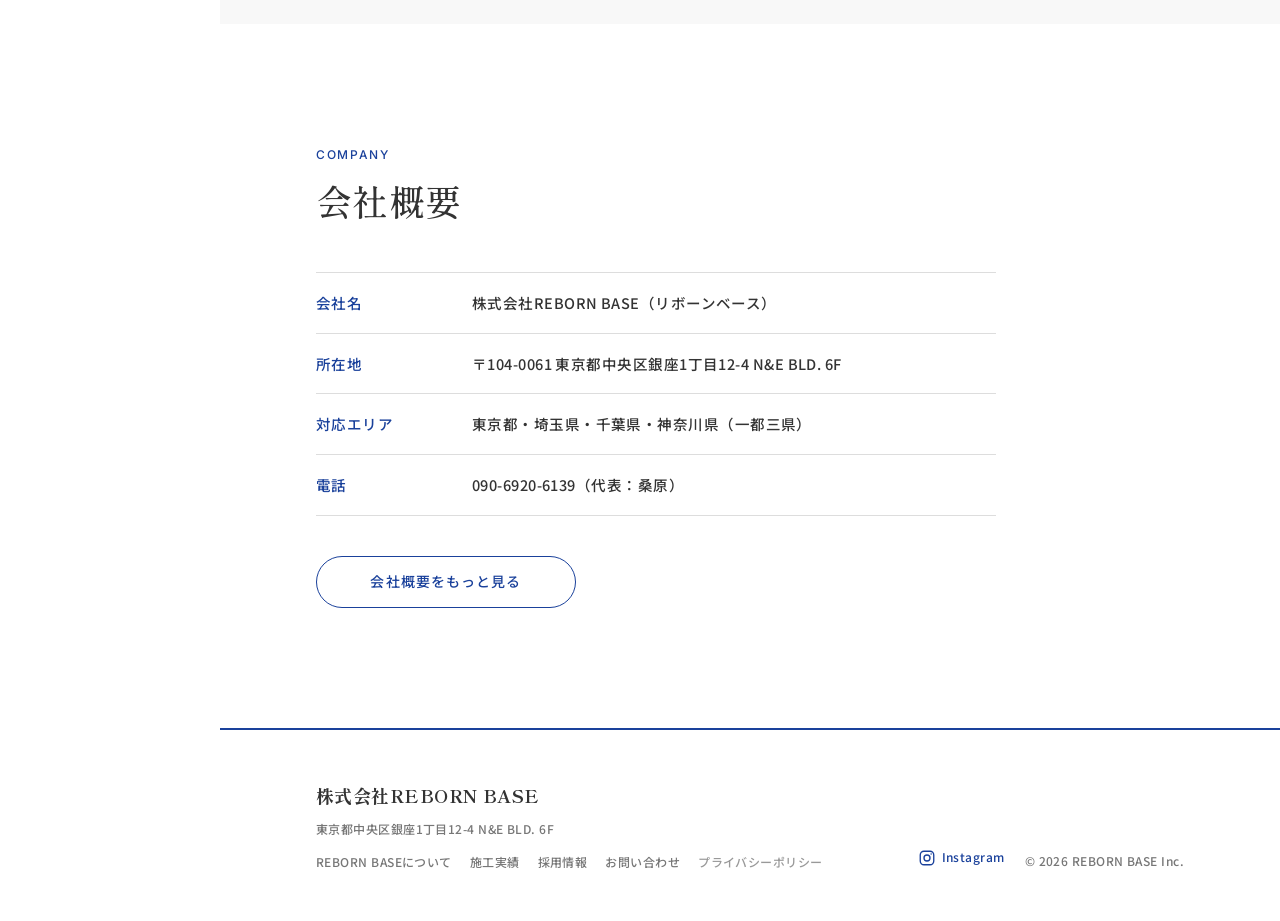
==== commit 3baad480: "トップの採用欄にメンバーの顔写真、採用ページにGoogleしごと検索用の求人情報を追加 Co-Authored-By: Claude Opus 5.5 <noreply@anthropic.com> " ====
--- a/index.html
+++ b/index.html
@@ -23,7 +23,7 @@
 <link rel="preconnect" href="https://fonts.googleapis.com">
 <link rel="preconnect" href="https://fonts.gstatic.com" crossorigin>
 <link href="https://fonts.googleapis.com/css2?family=Noto+Sans+JP:wght@400;500;700&family=Shippori+Mincho+B1:wght@500;700&family=Inter:wght@600;700&display=swap" rel="stylesheet">
-<link rel="stylesheet" href="css/style.css?v=202611081121">
+<link rel="stylesheet" href="css/style.css?v=202611081127">
 </head>
 <body class="home">
 <svg width="0" height="0" style="position:absolute"><symbol id="logo" viewBox="0 0 240 120">
@@ -113,6 +113,10 @@
         <p class="jp" style="font-size:2rem;margin-bottom:16px">AIにはできない仕事を、一生の技術に。</p>
         <p>キッチンの取付は、現場ごとに違う寸法や配管、搬入経路を見て、手と経験で納める仕事です。覚えた技術はどこに行っても通用し、経験を重ねるほど、腕も信頼も積み上がっていきます。</p>
         <p>経験者も、未経験の方も。年齢や前職は問いません。</p>
+        <a class="mini_team" href="recruit.html#team">
+          <span class="mt_ph"><img src="img/m-kuwabara-face.jpg" alt="" width="160" height="160" loading="lazy"><img src="img/m-takeuchi-face.jpg" alt="" width="160" height="160" loading="lazy"></span>
+          <span class="mt_tx"><small>一緒に働くメンバー</small>代表 桑原、施工リーダー 竹内ほか</span>
+        </a>
         <a class="btn" href="recruit.html">採用情報を見る</a>
       </div>
       <dl class="tbl">
--- a/css/style.css
+++ b/css/style.css
@@ -324,3 +324,12 @@
 .pv_item ul{list-style:disc;padding-left:1.4em;margin-top:6px}
 .pv_date{margin-top:32px;font-size:1.3rem;color:#777;text-align:right}
 footer nav a:last-child{color:#999}
+/* top: mini team */
+.mini_team{display:flex;align-items:center;gap:18px;margin-top:28px;padding:14px 18px 14px 14px;border:1px solid var(--line);background:#fff;max-width:420px;transition:.3s}
+.mini_team:hover{border-color:var(--navy)}
+.mt_ph{display:flex;flex:none}
+.mt_ph img{width:52px;height:52px;border-radius:50%;object-fit:cover;border:2px solid #fff}
+.mt_ph img+img{margin-left:-12px}
+.mt_tx{font-size:1.4rem;line-height:1.6}
+.mt_tx small{display:block;font-size:1.15rem;color:var(--navy);letter-spacing:.1em}
+.recruit .mini_team+.btn{margin-top:24px}
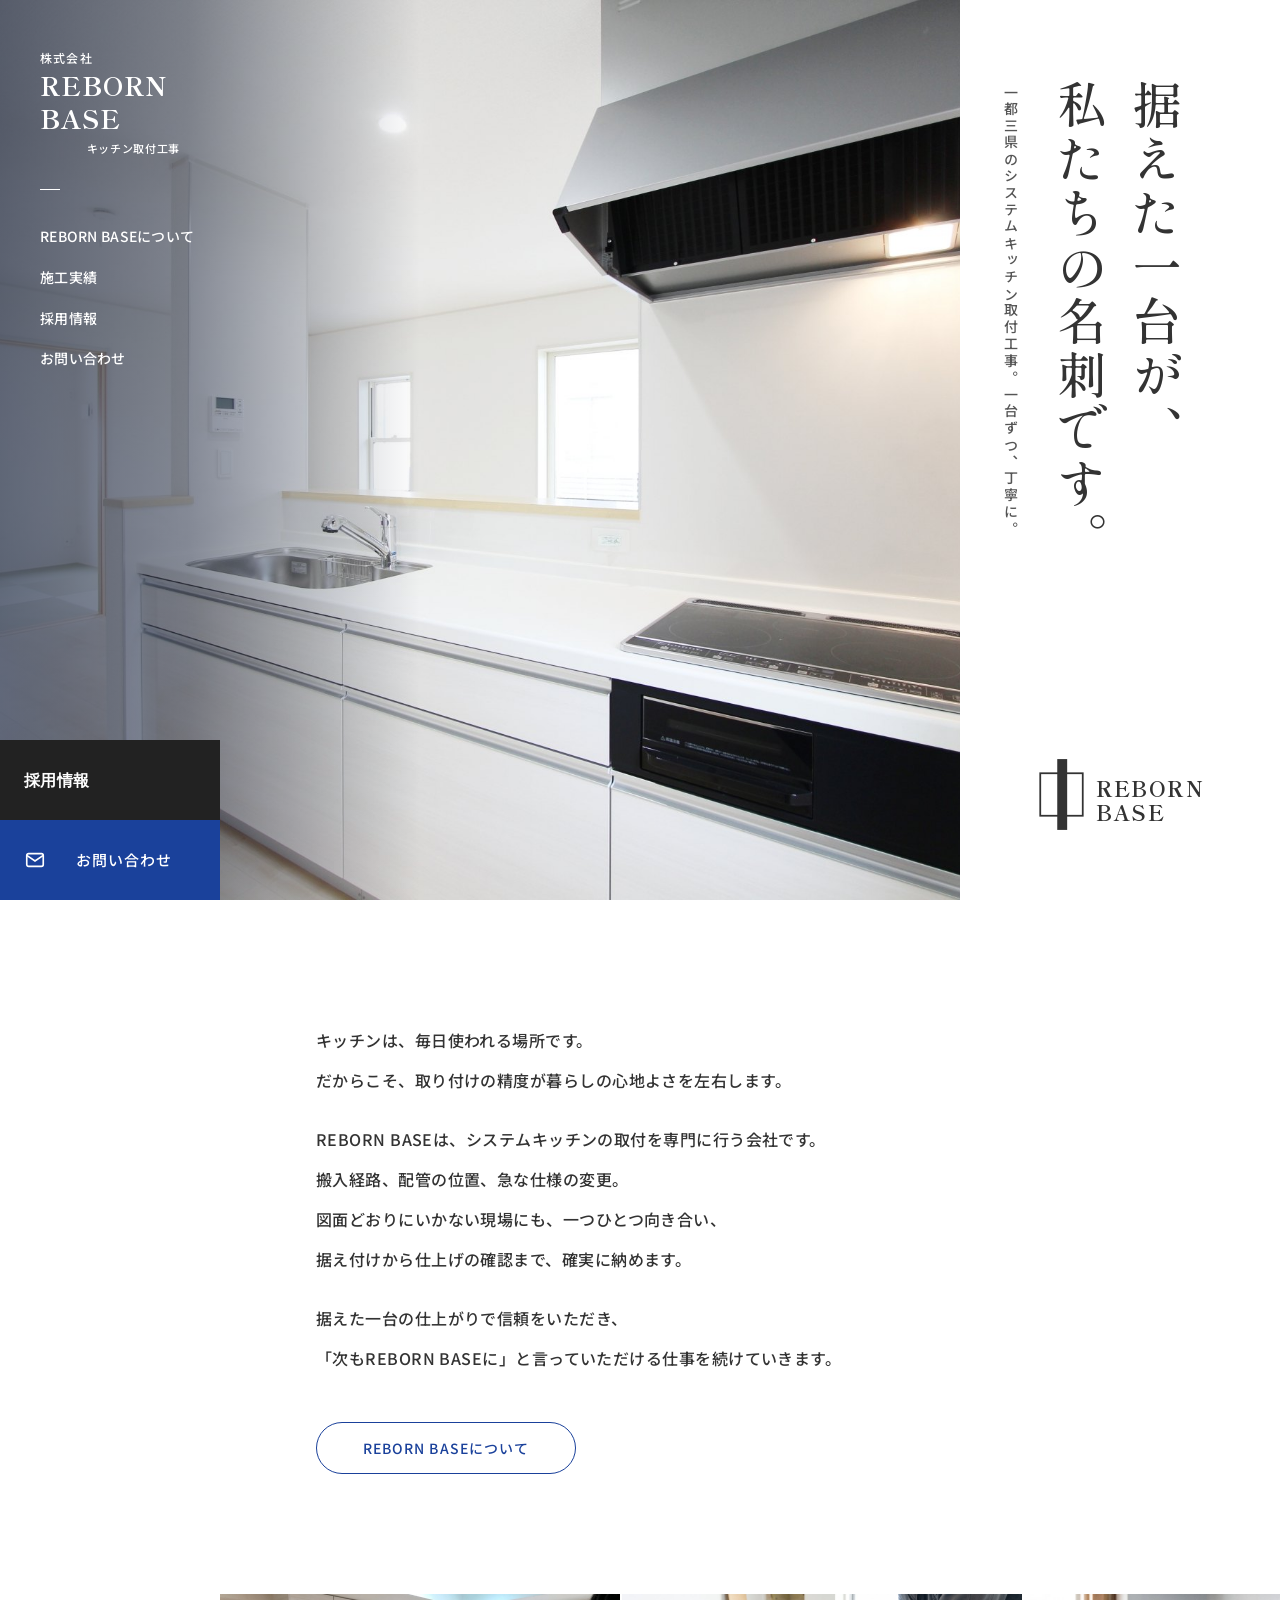
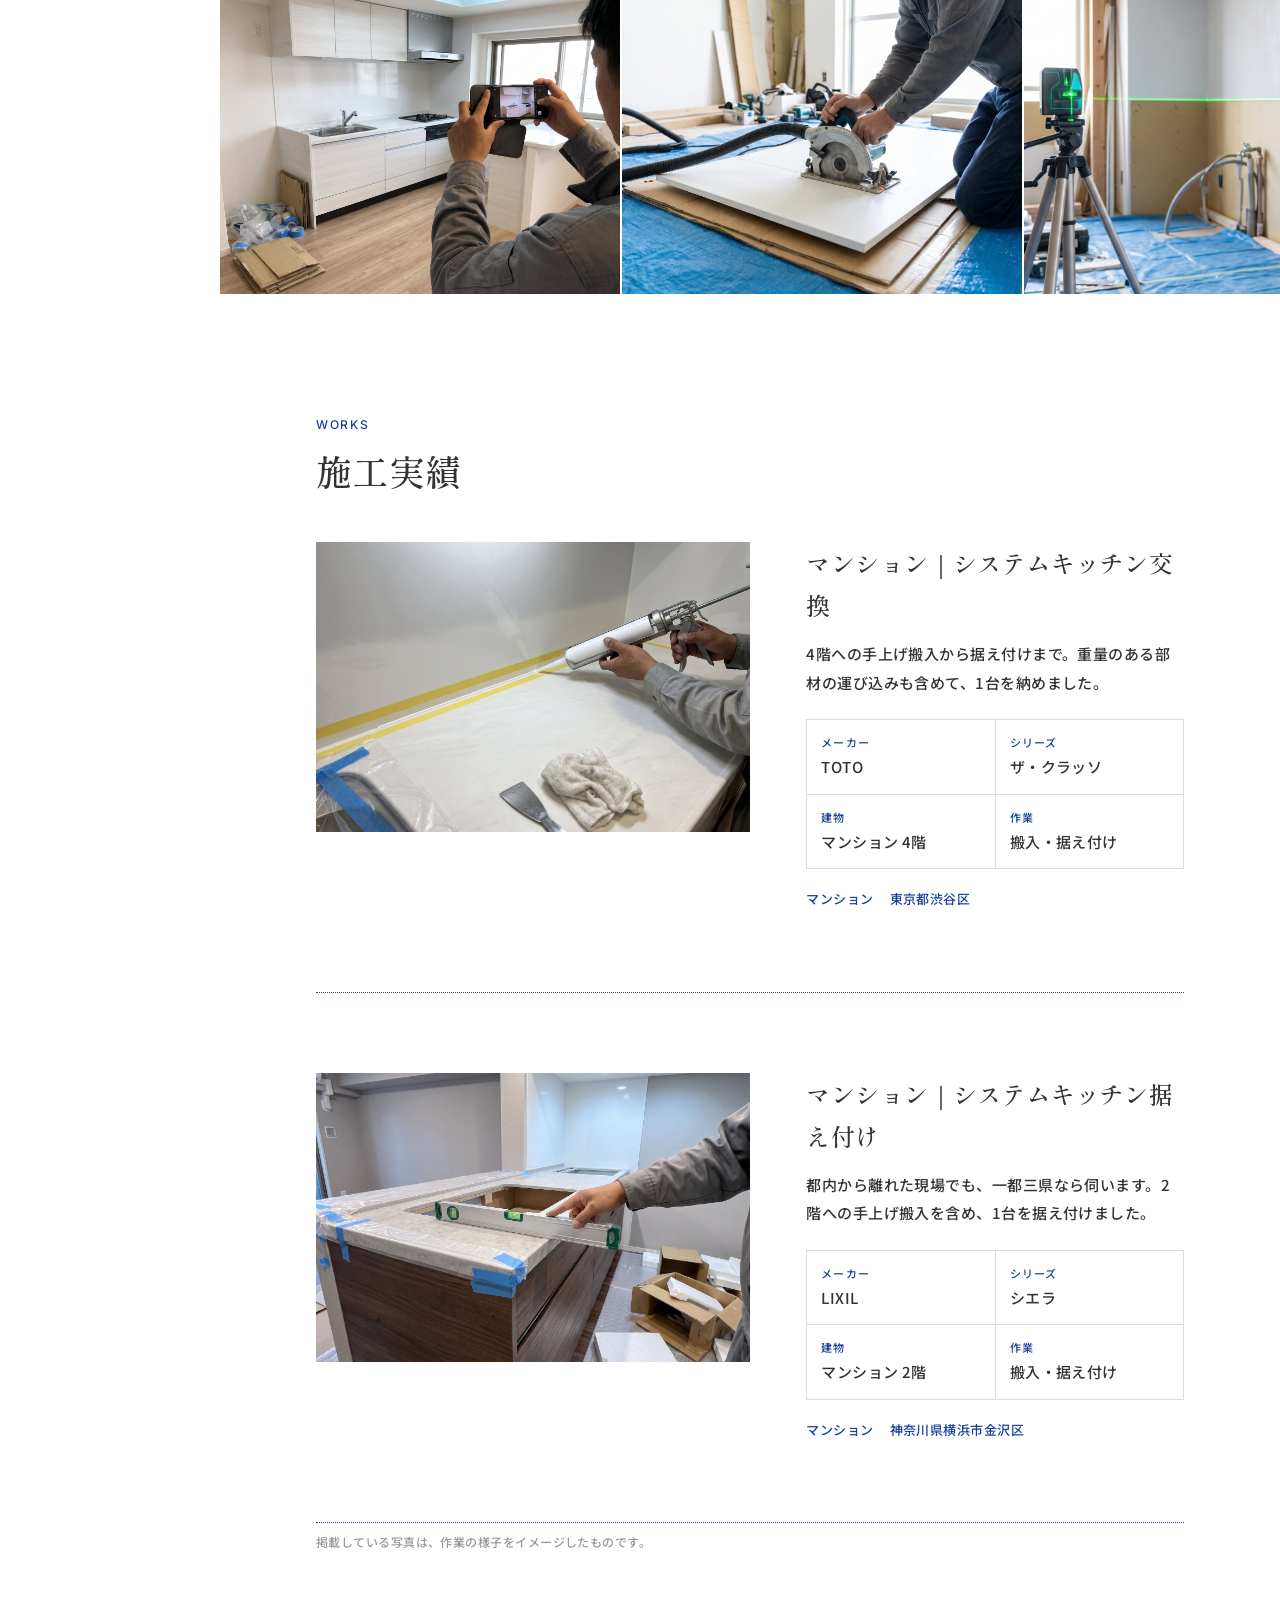
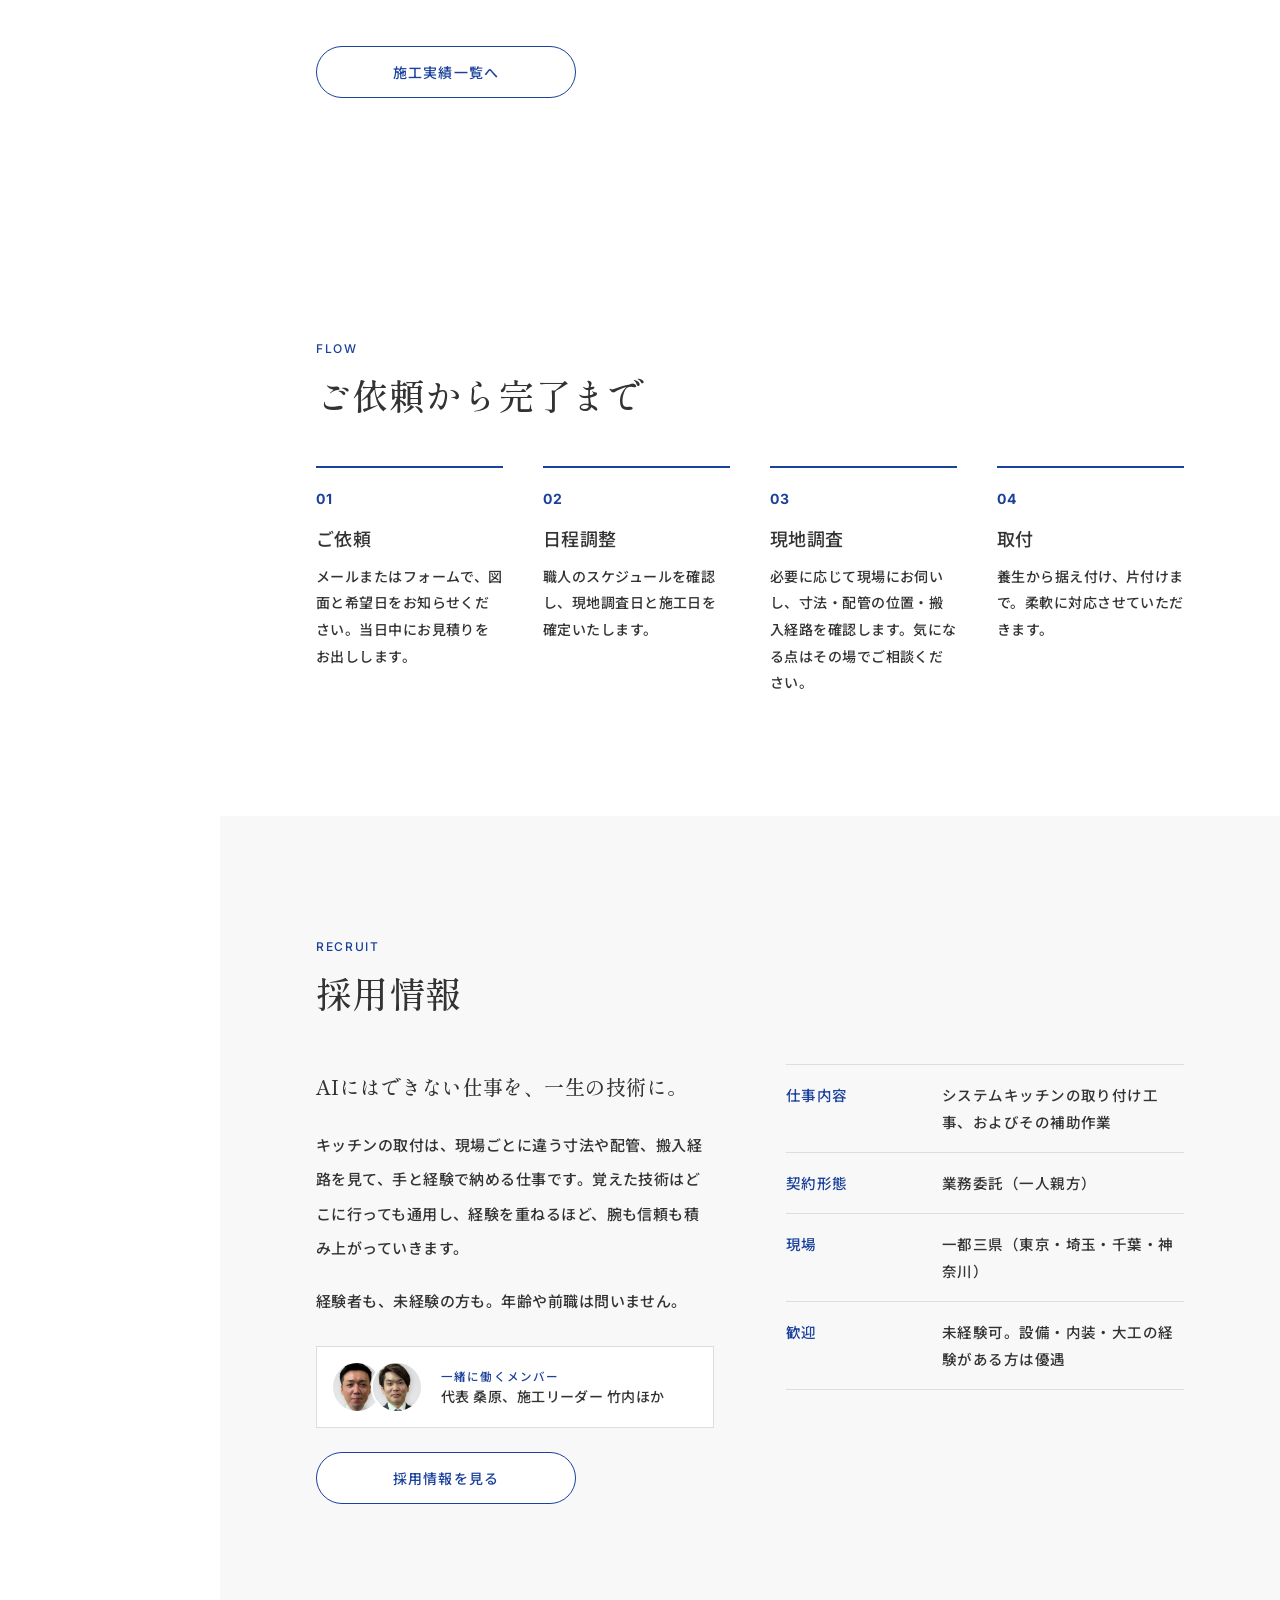
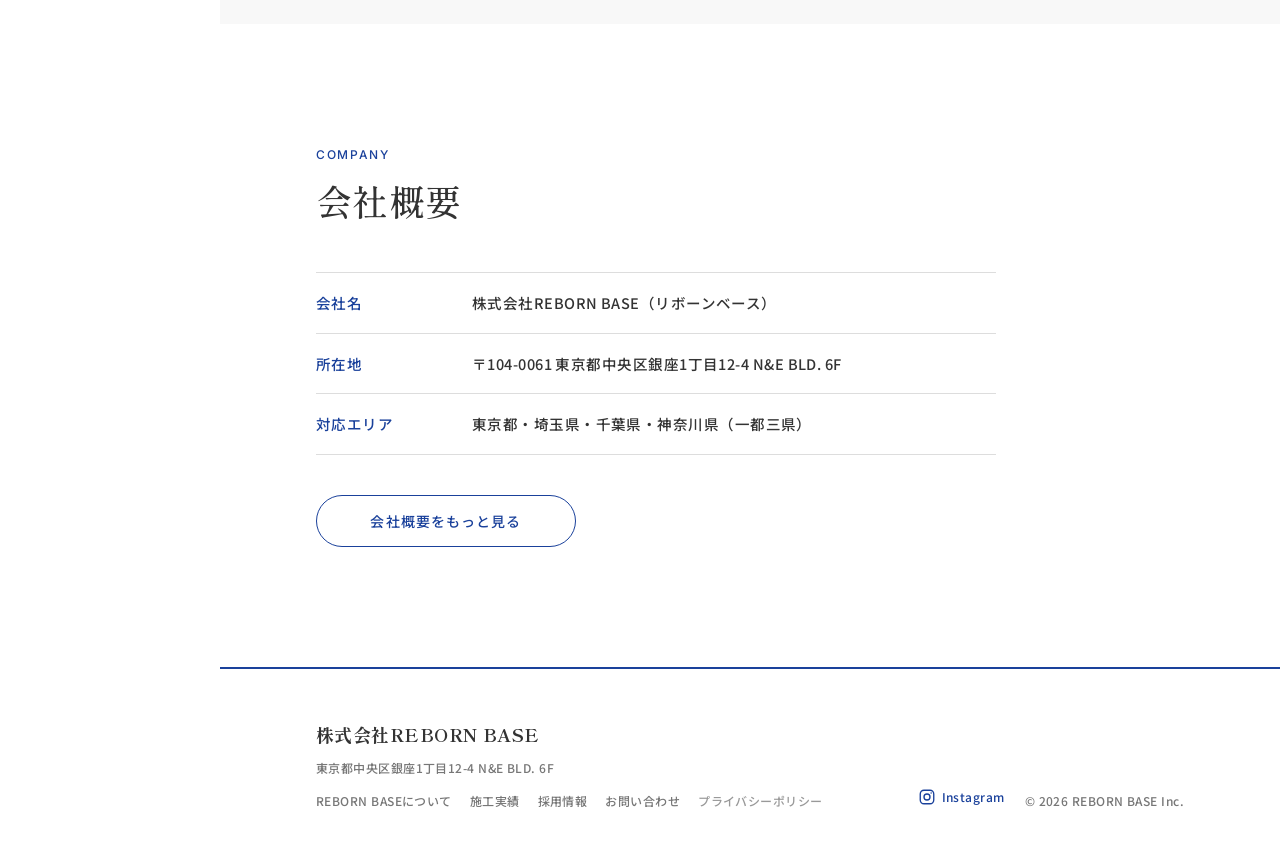
==== commit 7dde2847: "代表の携帯番号をサイト全体から削除し、問い合わせ窓口をメールとフォームに変更（採用窓口の番号はそのまま） Co-Authored-By: Claude Fable 5.2 <noreply@anthr" ====
--- a/index.html
+++ b/index.html
@@ -2,6 +2,12 @@
 <html lang="ja" class="home">
 <head>
 <meta charset="UTF-8">
+<script async src="https://www.googletagmanager.com/gtm.js?id=GTM-TPZF7S4K"></script>
+<script>
+  window.dataLayer = window.dataLayer || [];
+  function gtag(){dataLayer.push(arguments);}
+  gtag('js', new Date());
+</script>
 <meta name="viewport" content="width=device-width, initial-scale=1">
 <title>株式会社REBORN BASE｜システムキッチン取付工事</title>
 <meta name="description" content="一都三県のシステムキッチン取付工事を専門に行う株式会社REBORN BASE（リボーンベース）。工務店・ハウスメーカーからのご依頼に、確かな施工で応えます。">
@@ -23,7 +29,7 @@
 <link rel="preconnect" href="https://fonts.googleapis.com">
 <link rel="preconnect" href="https://fonts.gstatic.com" crossorigin>
 <link href="https://fonts.googleapis.com/css2?family=Noto+Sans+JP:wght@400;500;700&family=Shippori+Mincho+B1:wght@500;700&family=Inter:wght@600;700&display=swap" rel="stylesheet">
-<link rel="stylesheet" href="css/style.css?v=202611081127">
+<link rel="stylesheet" href="css/style.css?v=202611162157">
 </head>
 <body class="home">
 <svg width="0" height="0" style="position:absolute"><symbol id="logo" viewBox="0 0 240 120">
@@ -36,7 +42,7 @@
   <button class="burger" aria-label="メニューを開く" aria-expanded="false" aria-controls="gnavi" onclick="const m=document.getElementById('gnavi');m.classList.toggle('open');const o=m.classList.contains('open');this.setAttribute('aria-expanded',o);this.setAttribute('aria-label',o?'メニューを閉じる':'メニューを開く')"><span></span><span></span><span></span></button>
   <nav class="g_navi" id="gnavi"><a href="about.html">REBORN BASEについて</a><a href="works.html">施工実績</a><a href="recruit.html">採用情報</a><a href="contact.html">お問い合わせ</a></nav>
   <ul class="cv">
-    <li class="tel"><a href="tel:09069206139"><svg viewBox="0 0 24 24" fill="currentColor"><path d="M6.6 10.8a15 15 0 0 0 6.6 6.6l2.2-2.2a1 1 0 0 1 1-.25c1.1.37 2.3.57 3.6.57a1 1 0 0 1 1 1V20a1 1 0 0 1-1 1A17 17 0 0 1 3 4a1 1 0 0 1 1-1h3.5a1 1 0 0 1 1 1c0 1.25.2 2.45.57 3.57a1 1 0 0 1-.25 1z"/></svg>090-6920-6139</a></li>
+    <li class="tel"><a href="recruit.html">採用情報</a></li>
     <li class="mail"><a href="contact.html"><svg viewBox="0 0 24 24" fill="none" stroke="currentColor" stroke-width="1.8"><rect x="3" y="5" width="18" height="14" rx="2"/><path d="M3 7l9 6 9-6"/></svg>お問い合わせ</a></li>
   </ul>
 </header>
@@ -99,7 +105,7 @@
   <section class="inner flow" id="flow">
     <h2 class="sec_title jp"><small>FLOW</small>ご依頼から完了まで</h2>
     <ol>
-      <li><small>01</small><b>ご依頼</b><p>メールまたはお電話で、図面と希望日をお知らせください。当日中にお見積りをお出しします。</p></li>
+      <li><small>01</small><b>ご依頼</b><p>メールまたはフォームで、図面と希望日をお知らせください。当日中にお見積りをお出しします。</p></li>
       <li><small>02</small><b>日程調整</b><p>職人のスケジュールを確認し、現地調査日と施工日を確定いたします。</p></li>
       <li><small>03</small><b>現地調査</b><p>必要に応じて現場にお伺いし、寸法・配管の位置・搬入経路を確認します。気になる点はその場でご相談ください。</p></li>
       <li><small>04</small><b>取付</b><p>養生から据え付け、片付けまで。柔軟に対応させていただきます。</p></li>
@@ -134,7 +140,6 @@
       <div><dt>会社名</dt><dd>株式会社REBORN BASE（リボーンベース）</dd></div>
       <div><dt>所在地</dt><dd>〒104-0061 東京都中央区銀座1丁目12-4 N&amp;E BLD. 6F</dd></div>
       <div><dt>対応エリア</dt><dd>東京都・埼玉県・千葉県・神奈川県（一都三県）</dd></div>
-      <div><dt>電話</dt><dd>090-6920-6139（代表：桑原）</dd></div>
     </dl>
     <a class="btn" href="about.html#company" style="margin-top:40px">会社概要をもっと見る</a>
   </section>
@@ -143,7 +148,7 @@
     <div><a class="sns_link" href="https://www.instagram.com/rebornbase.official/" target="_blank" rel="noopener"><svg viewBox="0 0 24 24" fill="none" stroke="currentColor" stroke-width="1.8"><rect x="3" y="3" width="18" height="18" rx="5"/><circle cx="12" cy="12" r="4"/><circle cx="17.5" cy="6.5" r="1" fill="currentColor" stroke="none"/></svg>Instagram</a>© 2026 REBORN BASE Inc.</div>
   </footer>
 </div>
-<nav class="sp_bar" aria-label="お問い合わせ"><a class="sp_tel" href="tel:09069206139"><svg viewBox="0 0 24 24" fill="currentColor" aria-hidden="true"><path d="M6.6 10.8a15 15 0 0 0 6.6 6.6l2.2-2.2a1 1 0 0 1 1-.25c1.1.37 2.3.57 3.6.57a1 1 0 0 1 1 1V20a1 1 0 0 1-1 1A17 17 0 0 1 3 4a1 1 0 0 1 1-1h3.5a1 1 0 0 1 1 1c0 1.25.2 2.45.57 3.57a1 1 0 0 1-.25 1z"/></svg>電話する</a><a class="sp_main" href="contact.html">お問い合わせ</a></nav>
+<nav class="sp_bar" aria-label="お問い合わせ"><a class="sp_tel" href="mailto:info@reborn-base.co.jp"><svg viewBox="0 0 24 24" fill="none" stroke="currentColor" stroke-width="1.8" aria-hidden="true"><rect x="3" y="5" width="18" height="14" rx="2"/><path d="M3 7l9 6 9-6"/></svg>メールする</a><a class="sp_main" href="contact.html">お問い合わせ</a></nav>
 <script>
 (function(){
   var loading=document.querySelector('.loading');
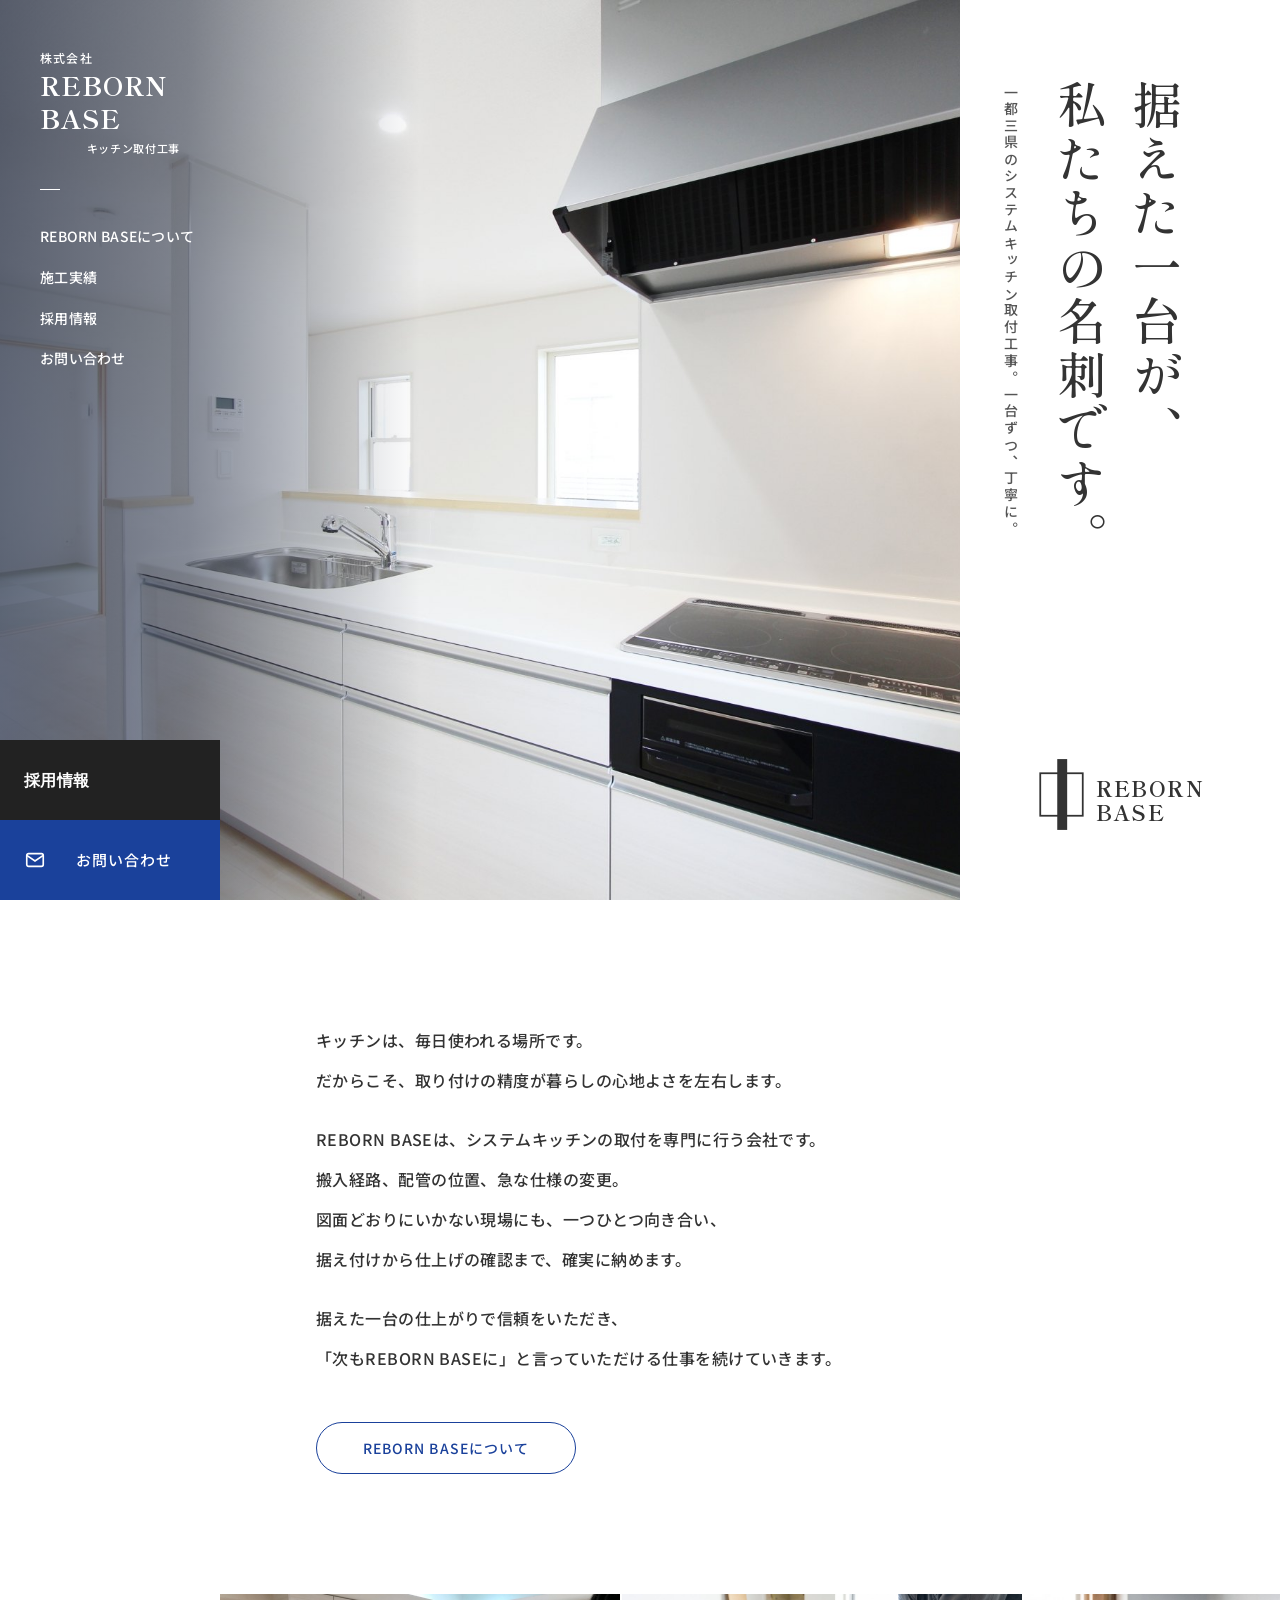
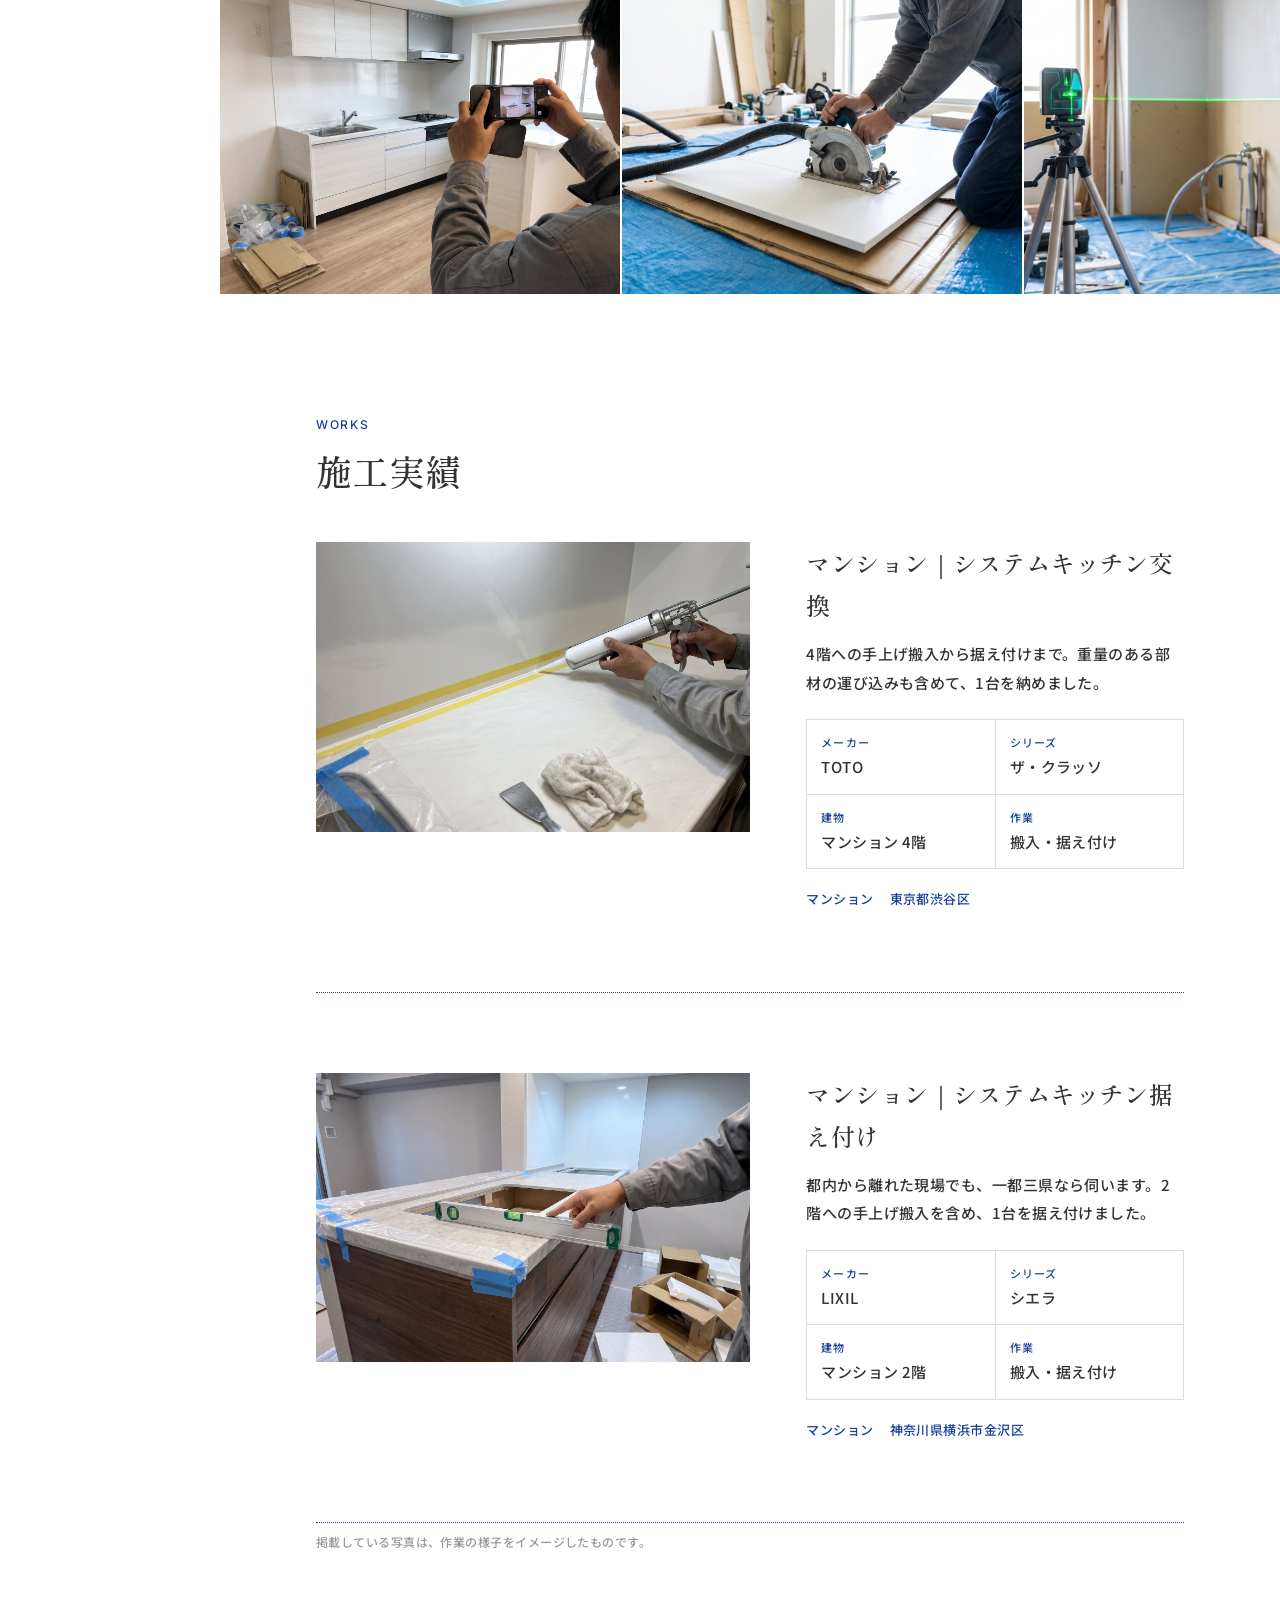
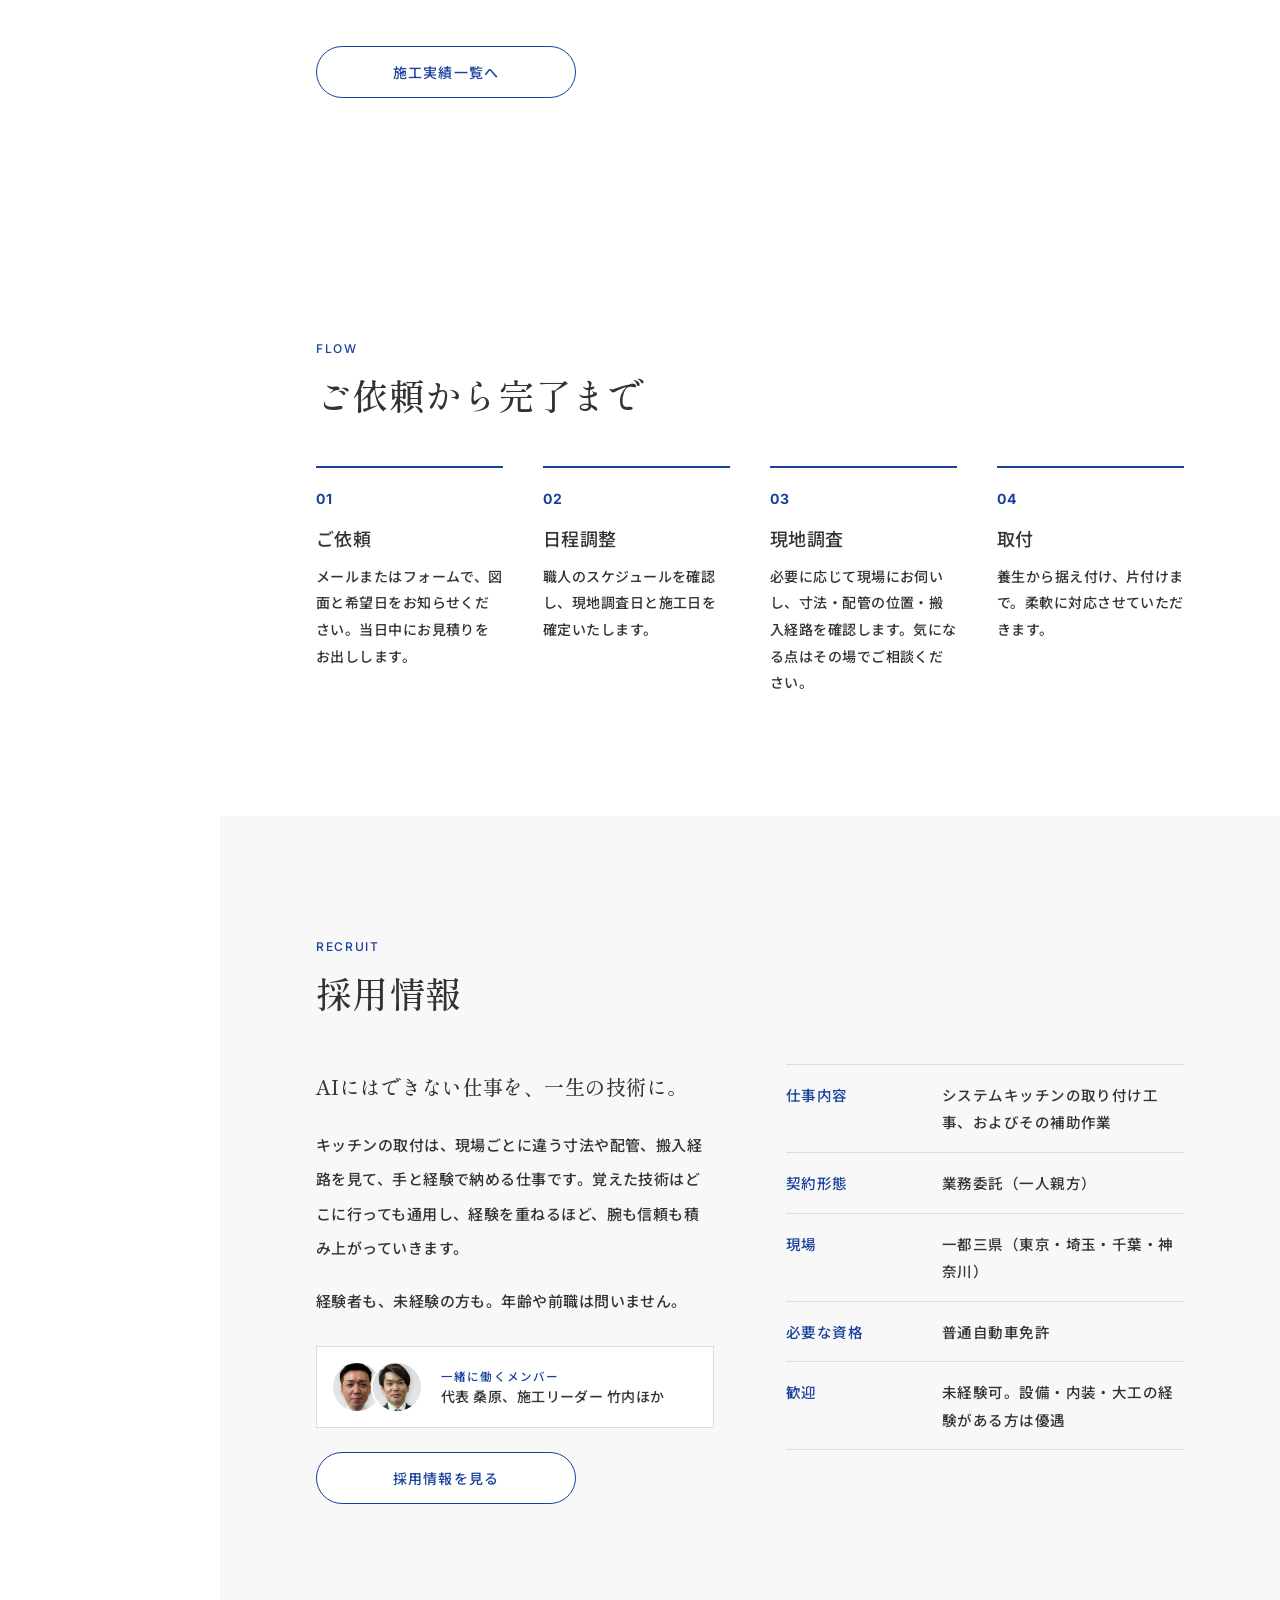
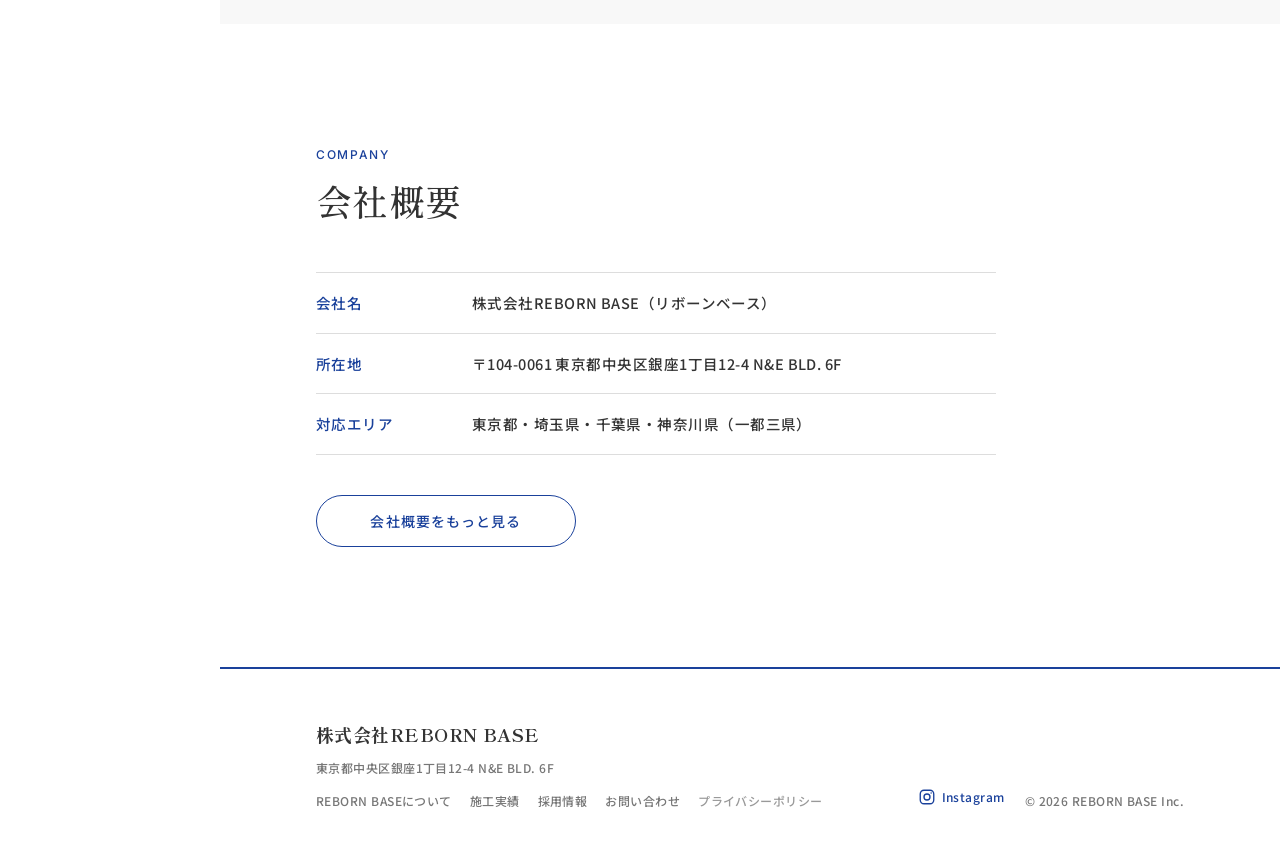
==== commit 1b6a3faa: "採用条件に「必要な資格：普通自動車免許」を追加 Co-Authored-By: Claude Fable 5.2 <noreply@anthropic.com> Claude-Session: htt" ====
--- a/index.html
+++ b/index.html
@@ -29,7 +29,7 @@
 <link rel="preconnect" href="https://fonts.googleapis.com">
 <link rel="preconnect" href="https://fonts.gstatic.com" crossorigin>
 <link href="https://fonts.googleapis.com/css2?family=Noto+Sans+JP:wght@400;500;700&family=Shippori+Mincho+B1:wght@500;700&family=Inter:wght@600;700&display=swap" rel="stylesheet">
-<link rel="stylesheet" href="css/style.css?v=202611162157">
+<link rel="stylesheet" href="css/style.css?v=202611180955">
 </head>
 <body class="home">
 <svg width="0" height="0" style="position:absolute"><symbol id="logo" viewBox="0 0 240 120">
@@ -129,6 +129,7 @@
         <div><dt>仕事内容</dt><dd>システムキッチンの取り付け工事、およびその補助作業</dd></div>
         <div><dt>契約形態</dt><dd>業務委託（一人親方）</dd></div>
         <div><dt>現場</dt><dd>一都三県（東京・埼玉・千葉・神奈川）</dd></div>
+        <div><dt>必要な資格</dt><dd>普通自動車免許</dd></div>
         <div><dt>歓迎</dt><dd>未経験可。設備・内装・大工の経験がある方は優遇</dd></div>
       </dl>
     </div>
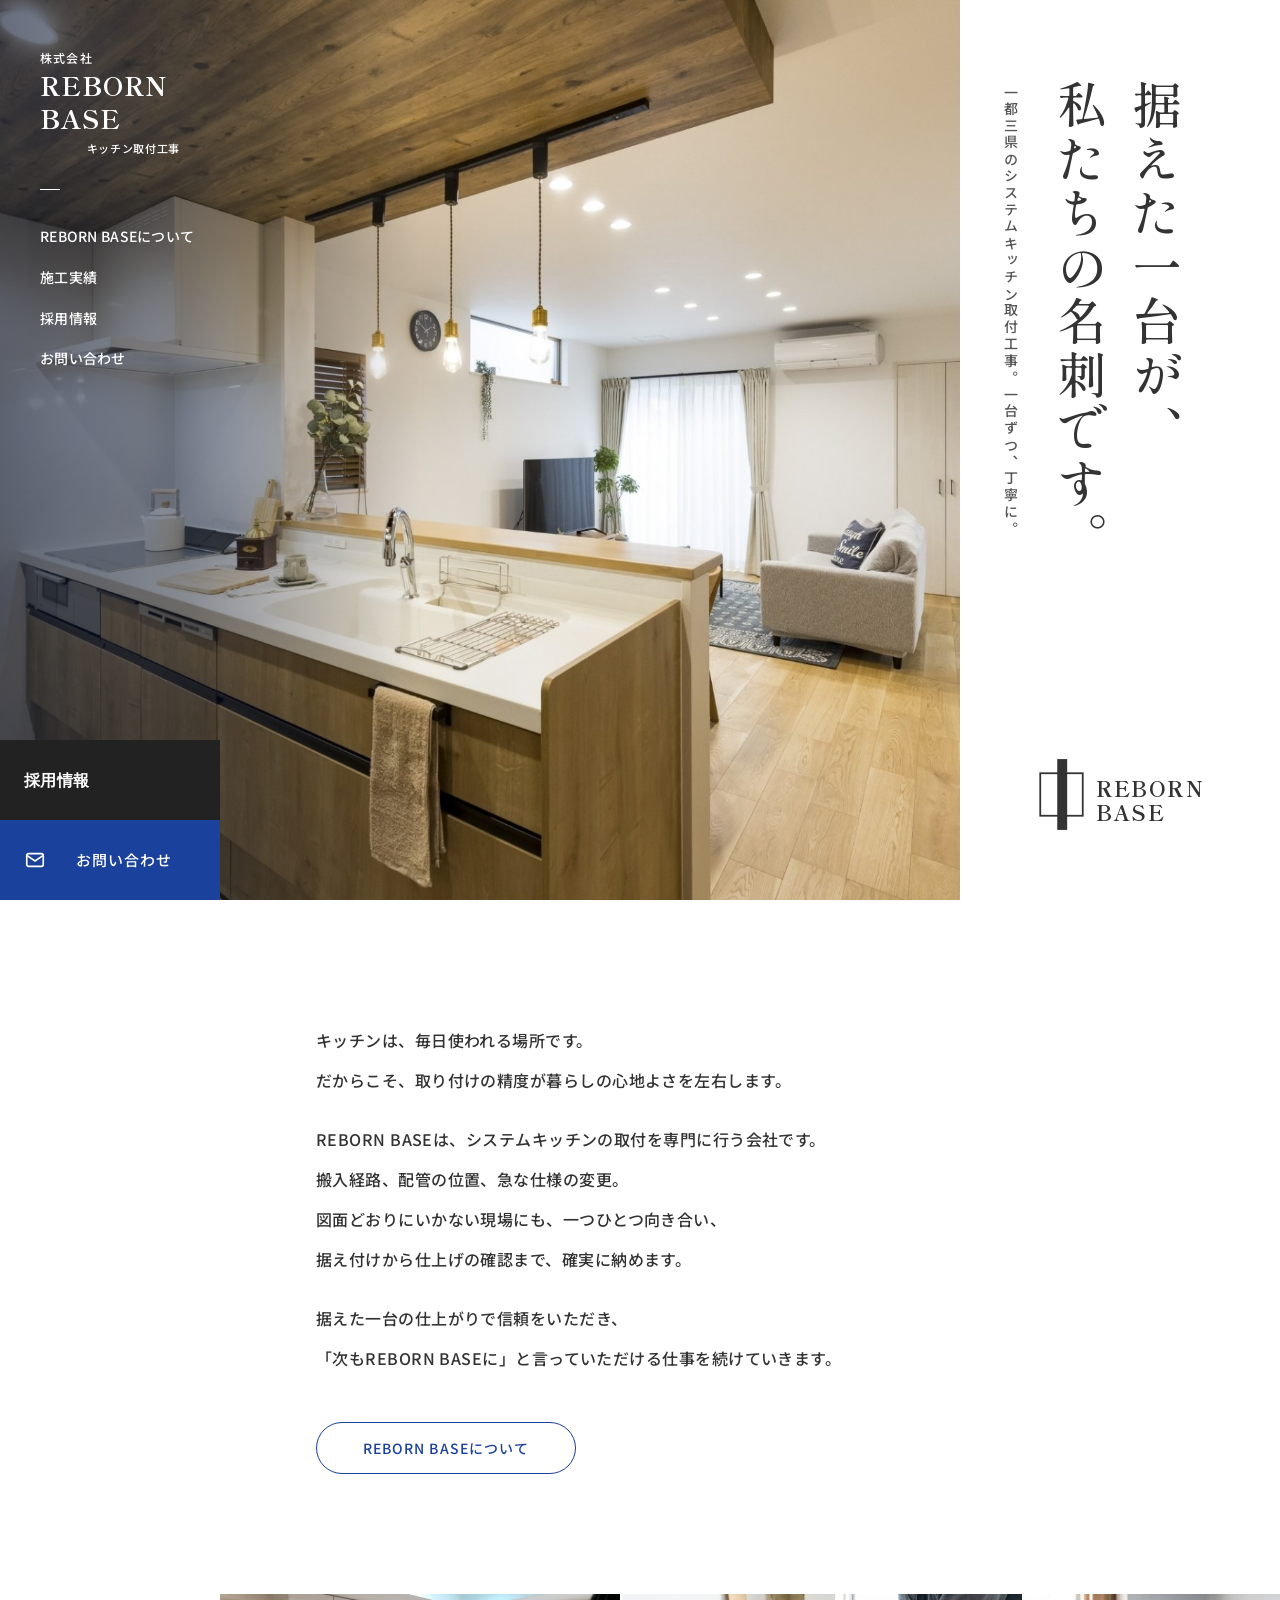
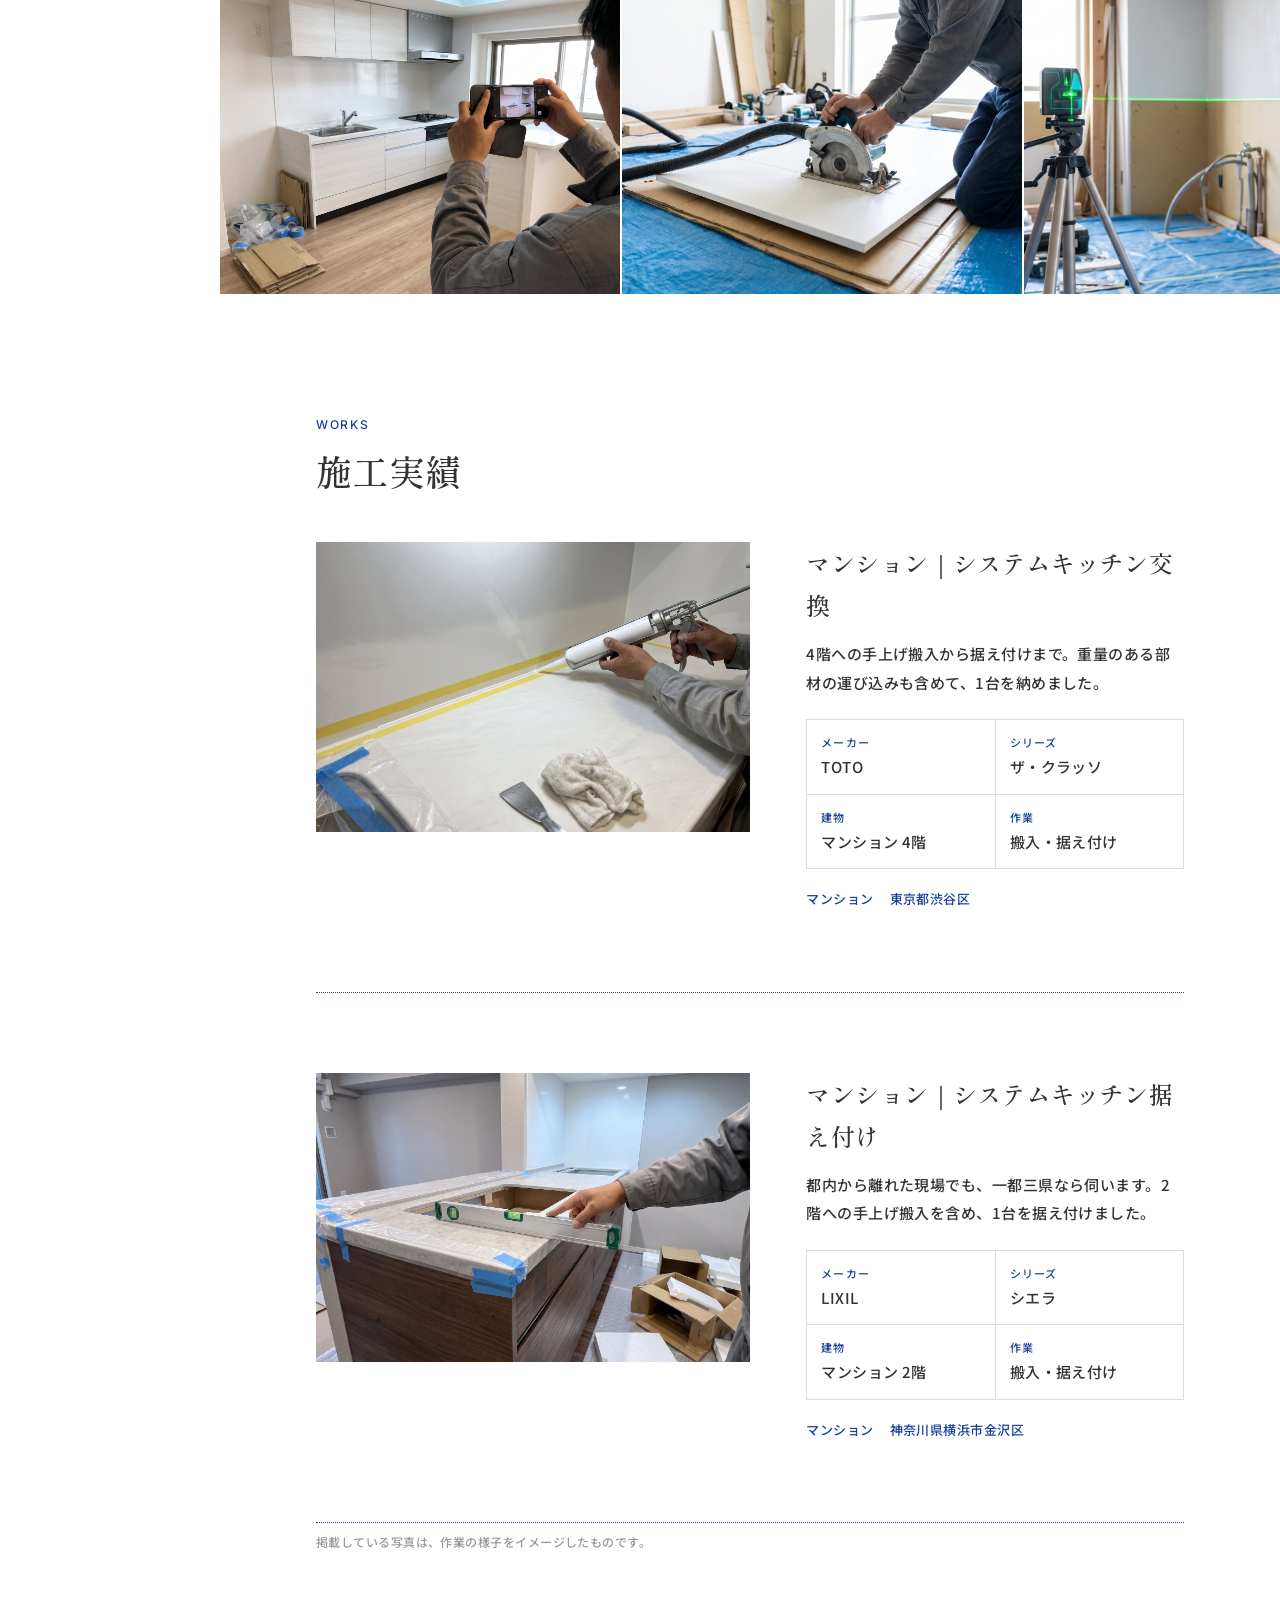
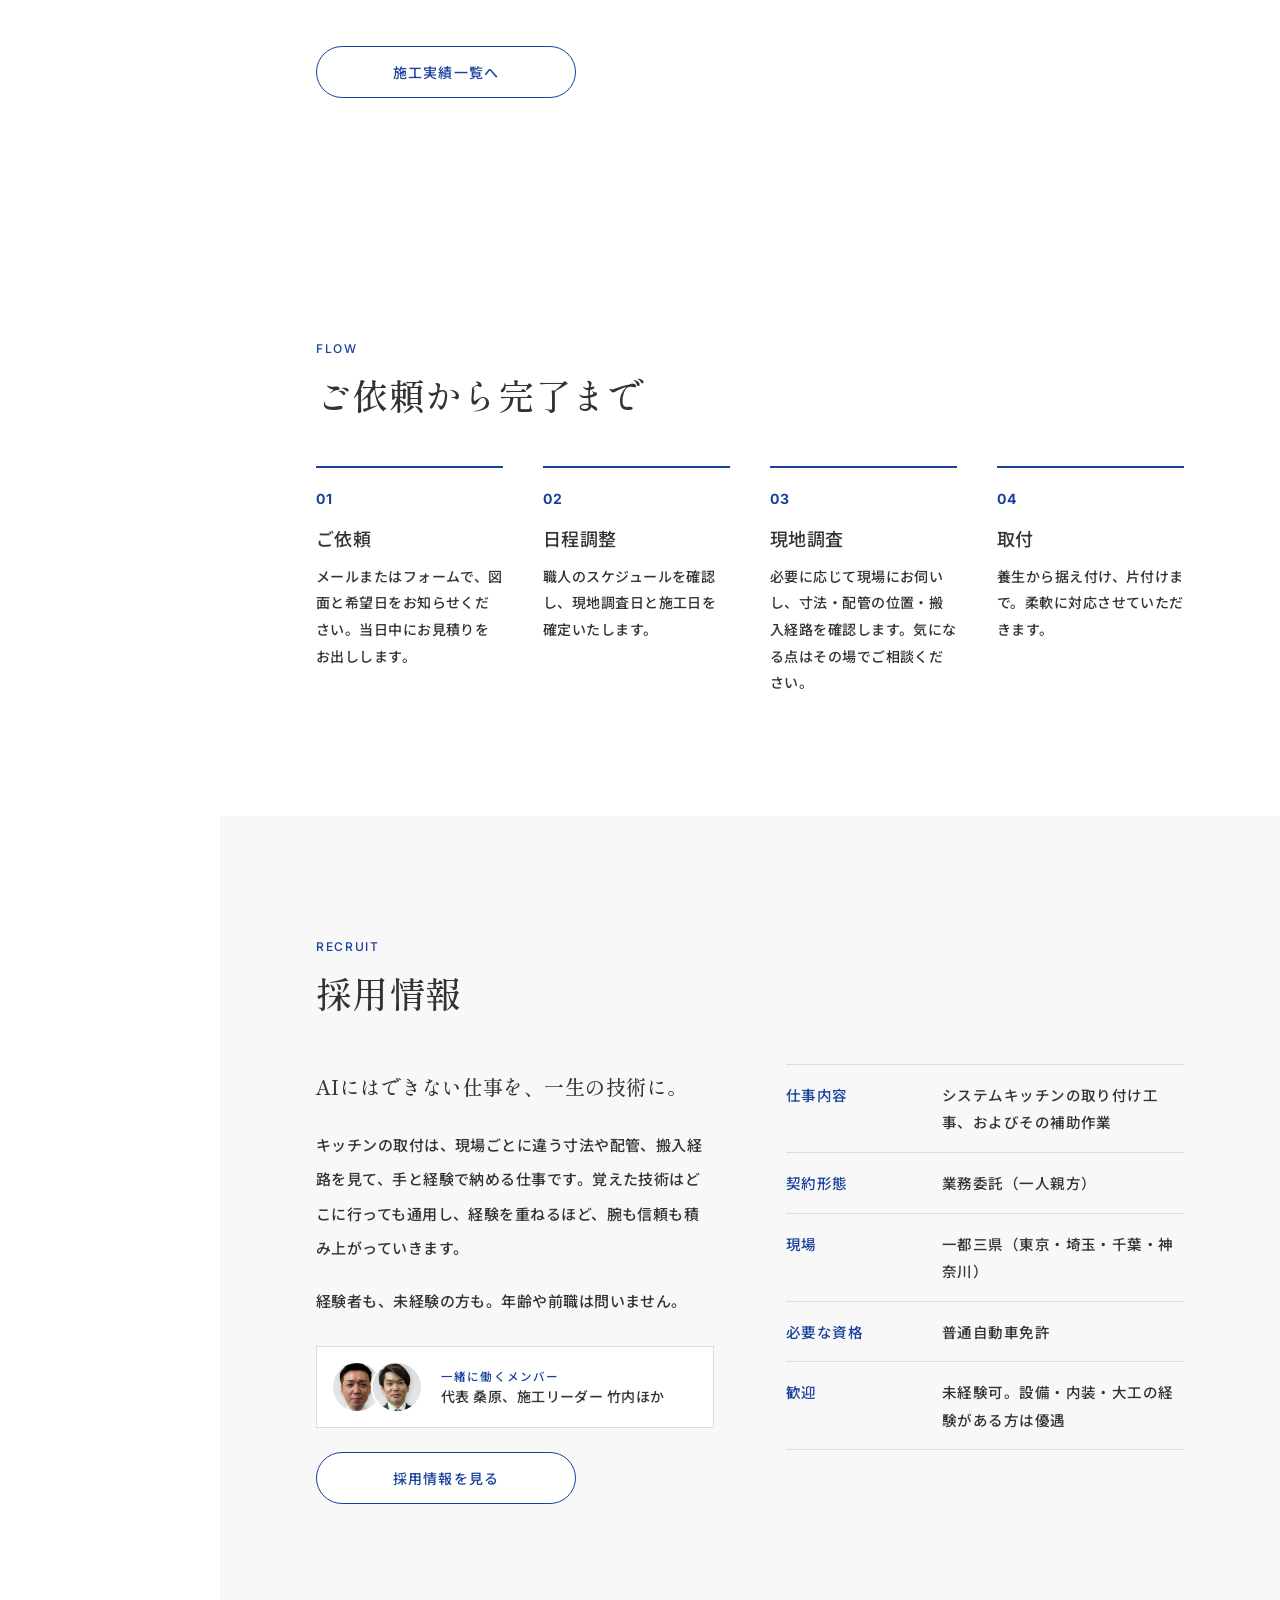
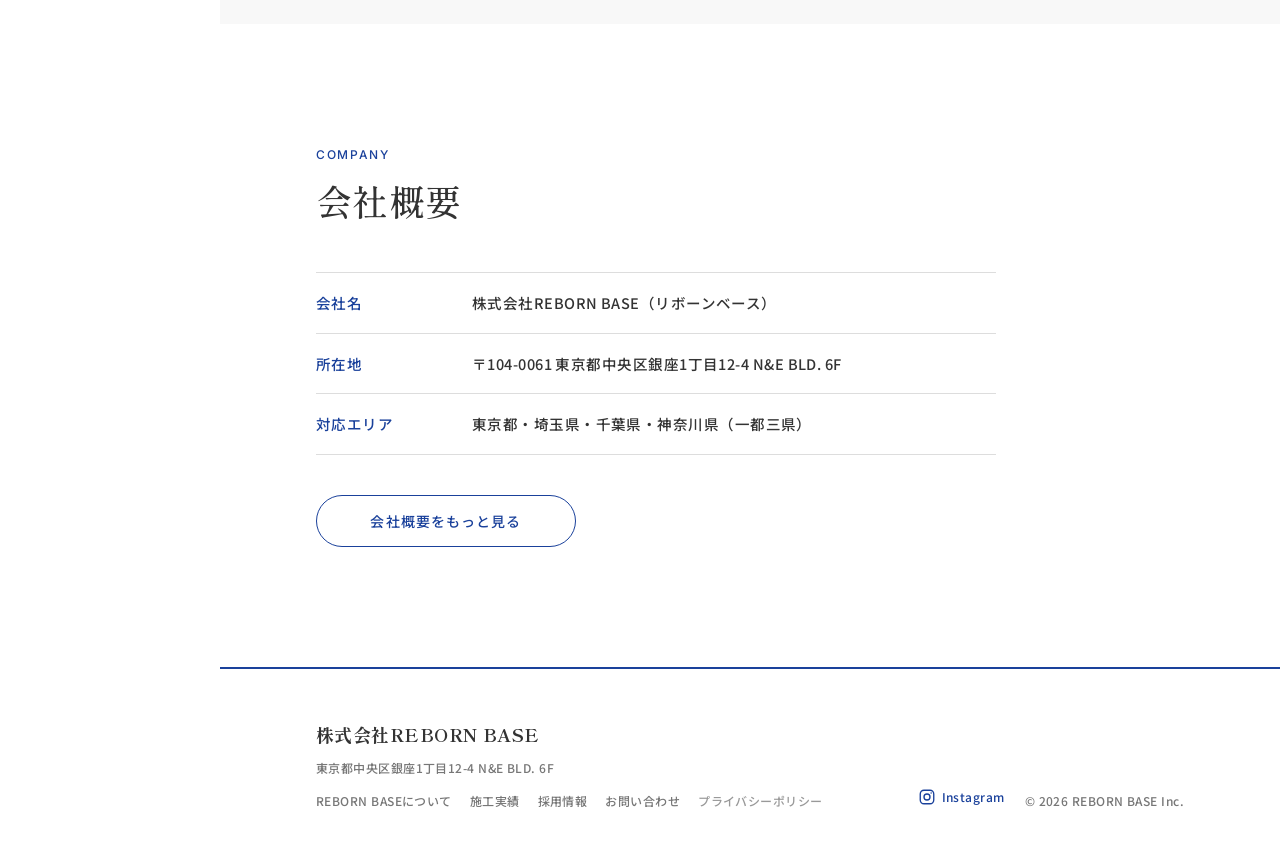
==== commit 91068def: "採用ページ：経験者の報酬を「1現場30,000円〜50,000円」に変更、月収例を追加 Co-Authored-By: Claude Fable 5.2 <noreply@anthropic.com>" ====
--- a/index.html
+++ b/index.html
@@ -29,7 +29,7 @@
 <link rel="preconnect" href="https://fonts.googleapis.com">
 <link rel="preconnect" href="https://fonts.gstatic.com" crossorigin>
 <link href="https://fonts.googleapis.com/css2?family=Noto+Sans+JP:wght@400;500;700&family=Shippori+Mincho+B1:wght@500;700&family=Inter:wght@600;700&display=swap" rel="stylesheet">
-<link rel="stylesheet" href="css/style.css?v=202611180955">
+<link rel="stylesheet" href="css/style.css?v=202611221128">
 </head>
 <body class="home">
 <svg width="0" height="0" style="position:absolute"><symbol id="logo" viewBox="0 0 240 120">
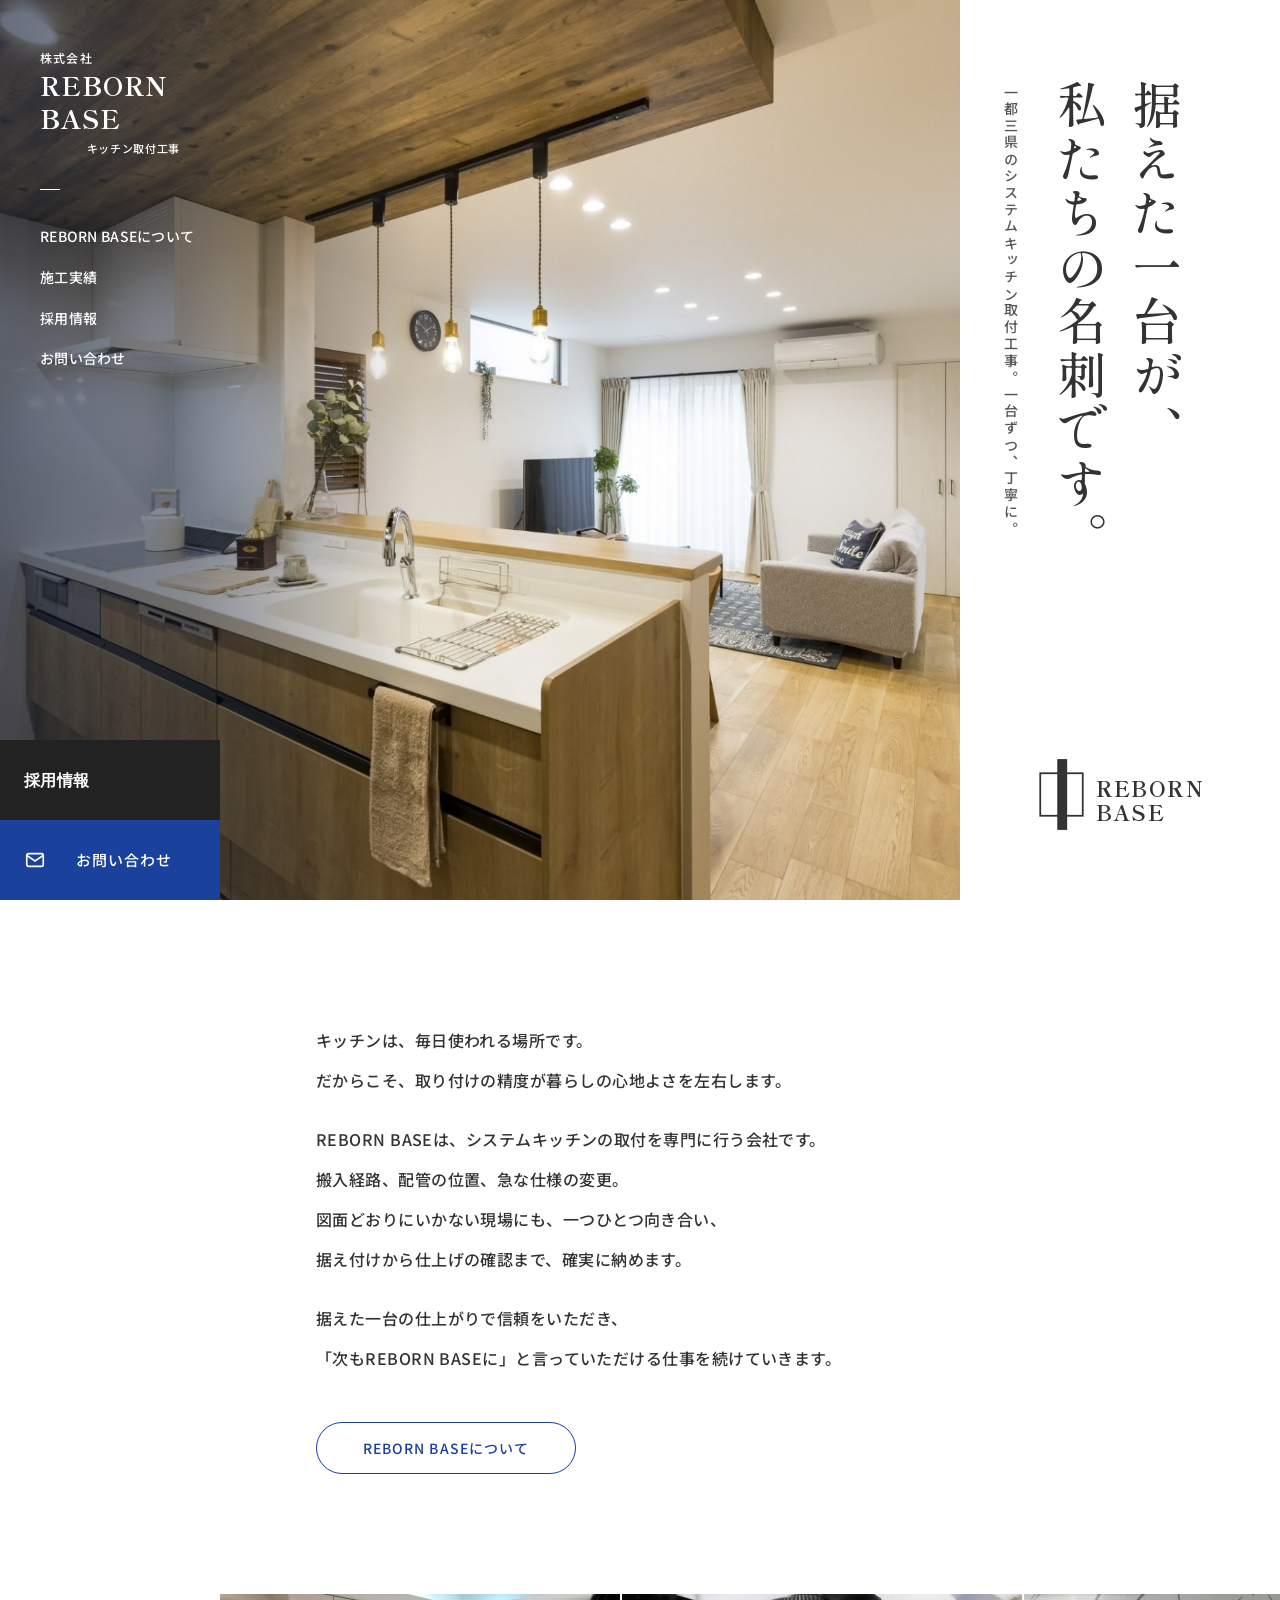
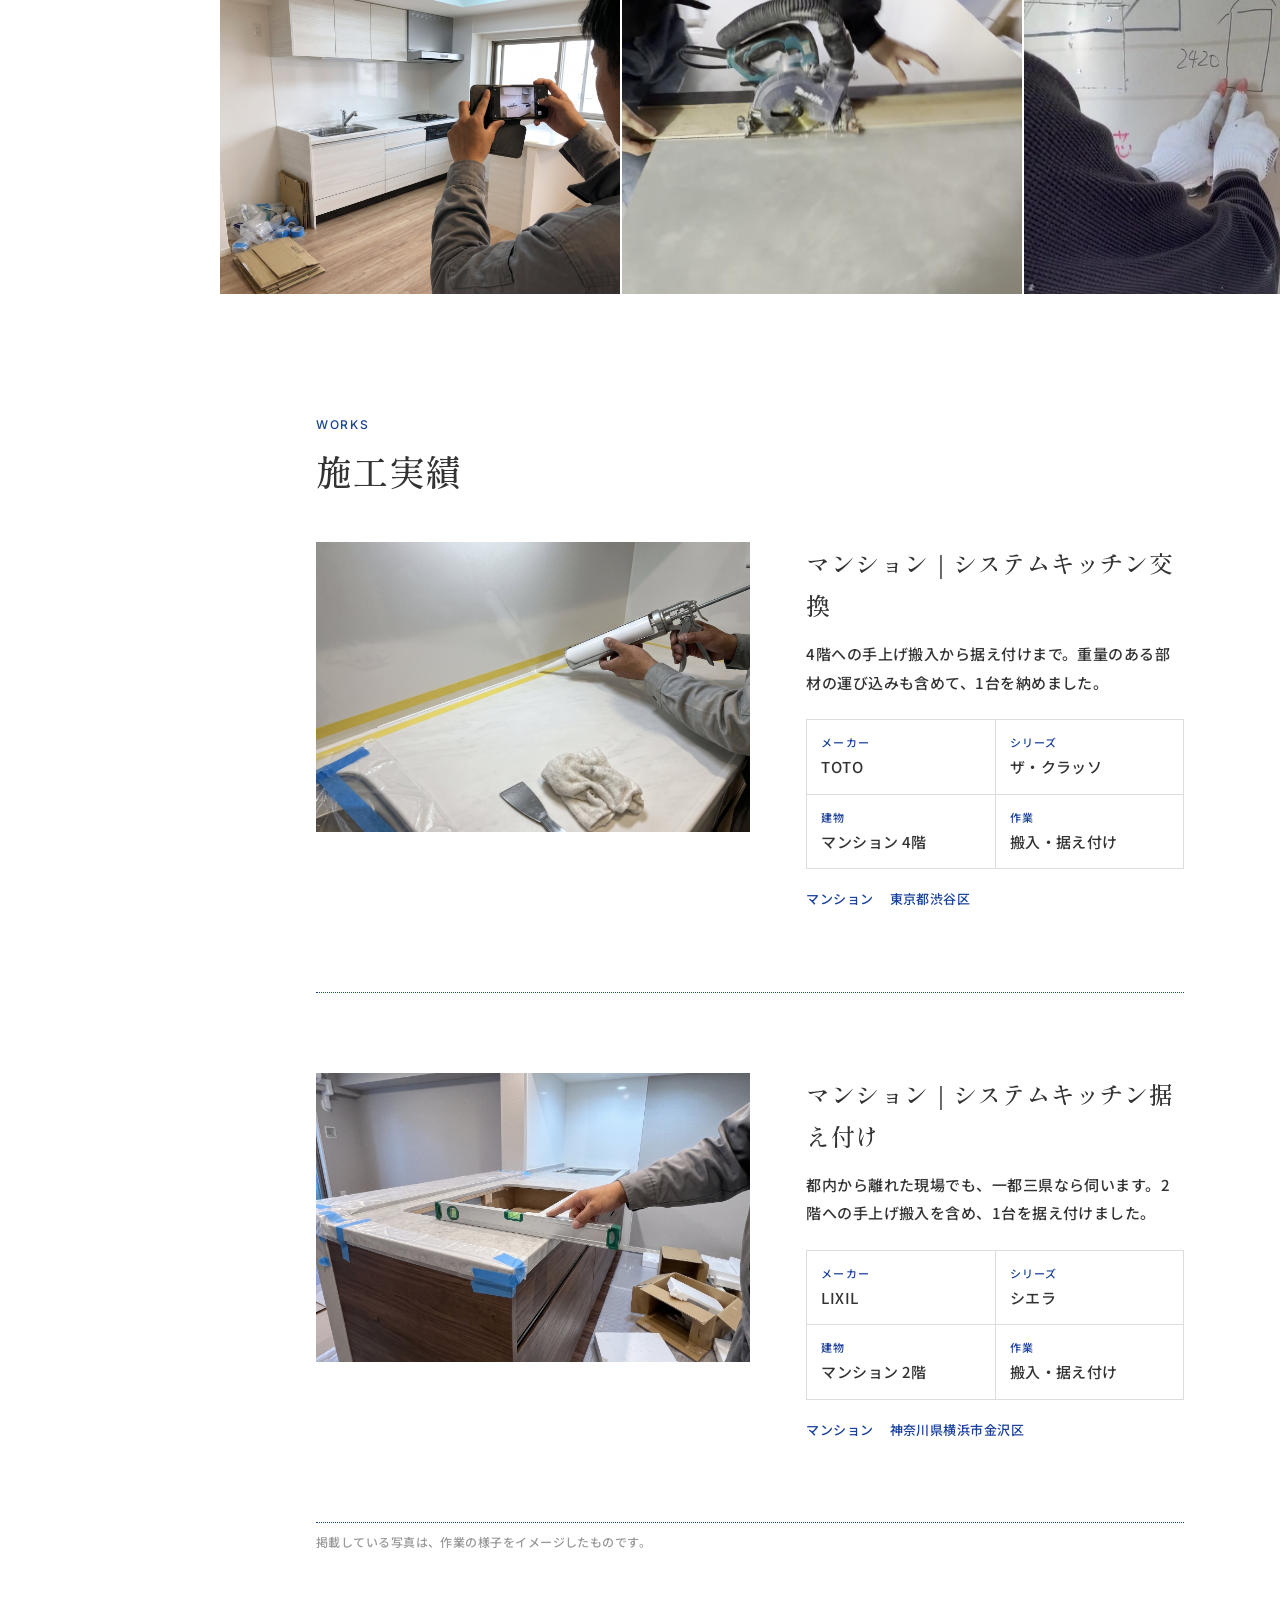
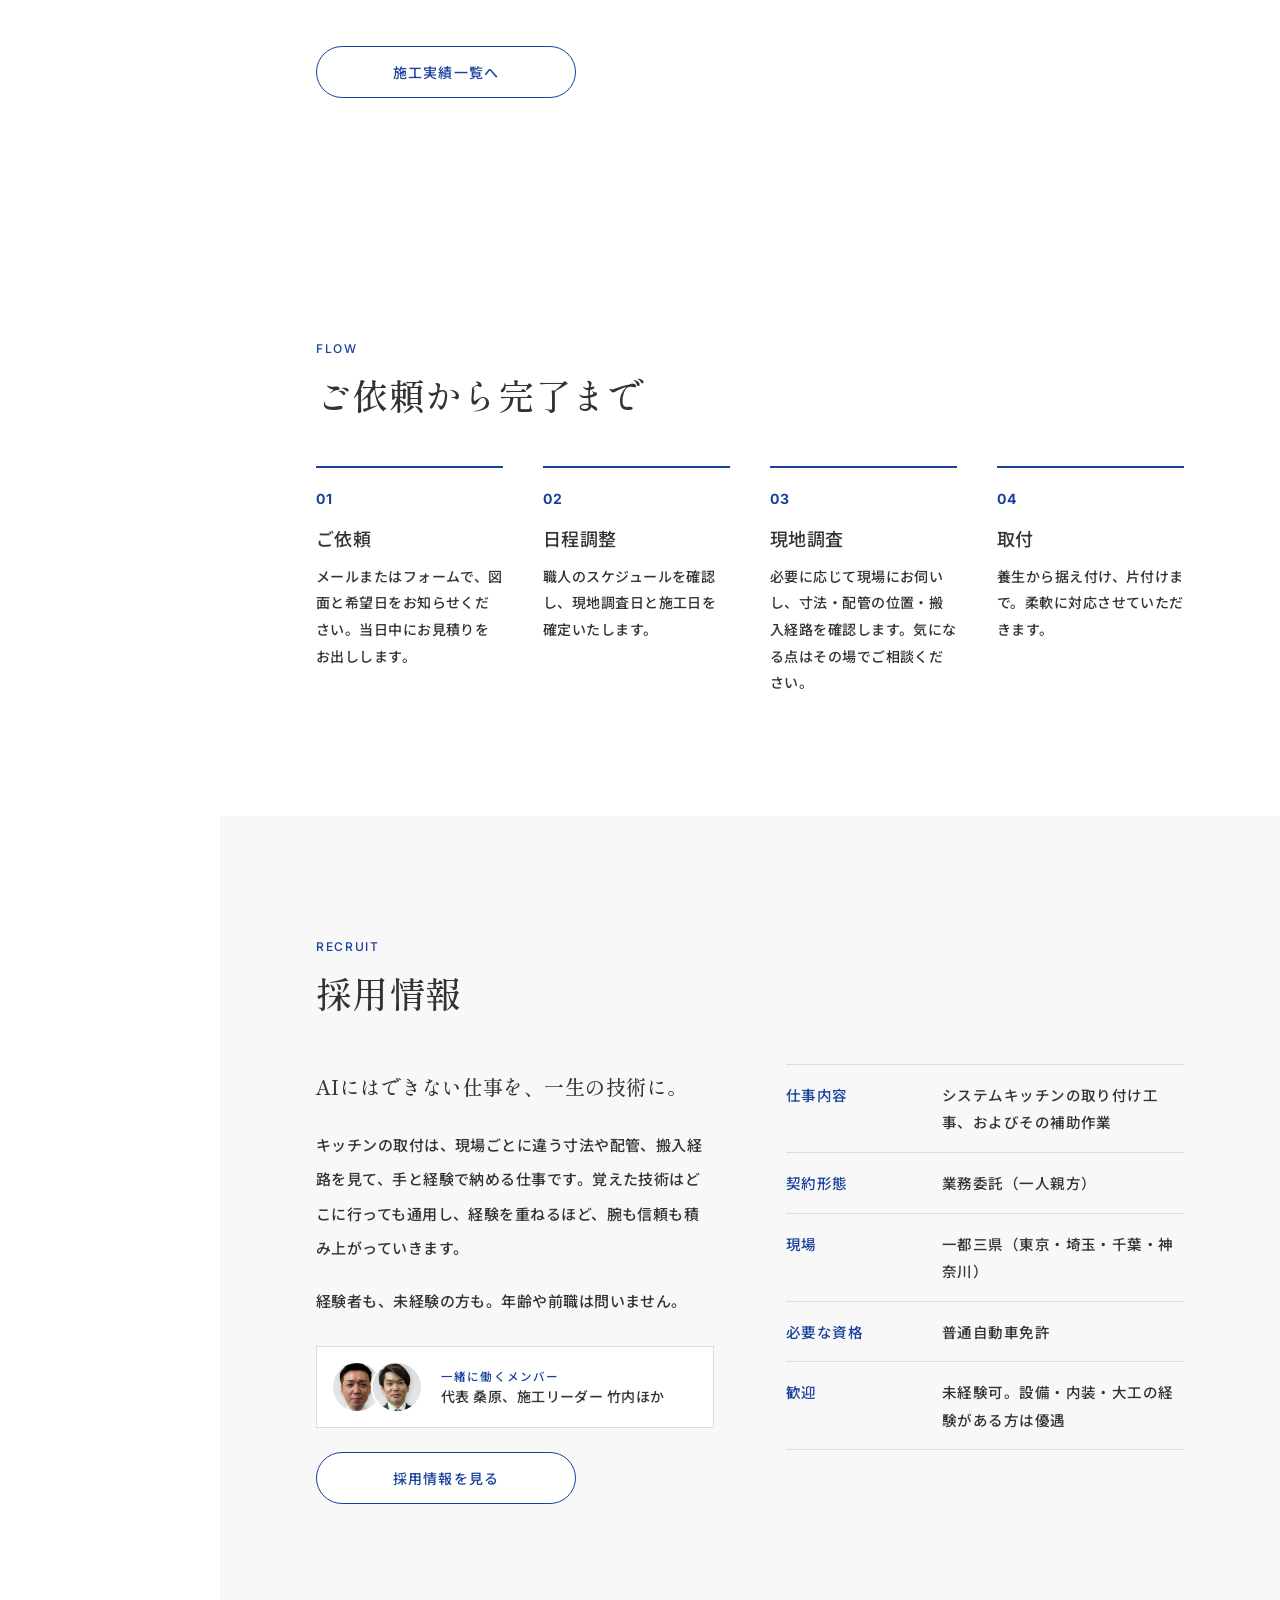
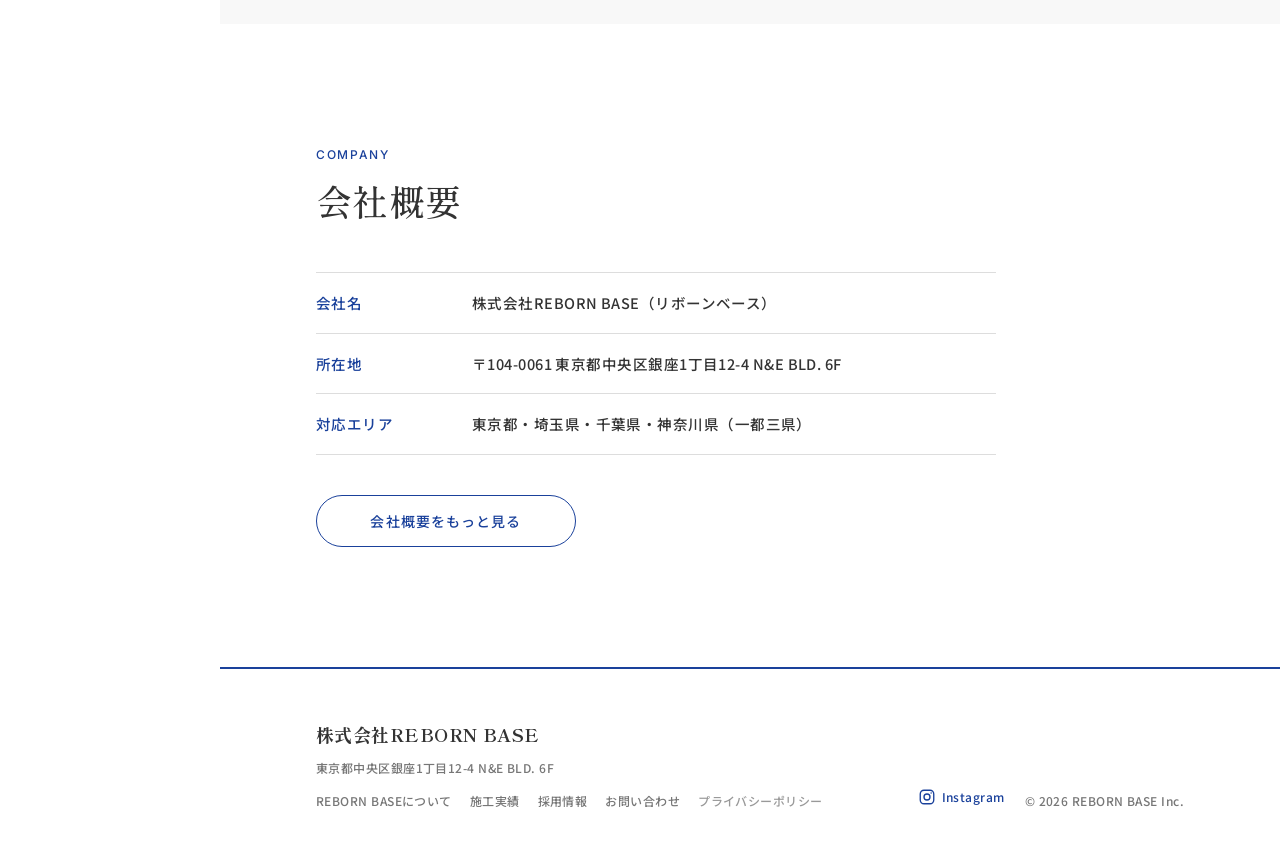
==== commit eda38715: "トップと採用ページの写真の一部を現場の実写に差し替え - トップの写真の帯：丸ノコ・墨出し・道具の3枚を実写に - 採用ページ「現場の仕事」：3枚を実写に（2枚目は見出しと説明を墨出しに合わせて変更）" ====
--- a/index.html
+++ b/index.html
@@ -65,7 +65,7 @@
   </section>
 
   <div class="strip" aria-hidden="true"><ul>
-    <li><img src="img/w-done.jpg" data-fb="img/w-done.jpg" onerror="this.onerror=null;this.src=this.dataset.fb" alt=""></li><li><img src="img/w-saw.jpg" data-fb="img/w-saw.jpg" onerror="this.onerror=null;this.src=this.dataset.fb" alt=""></li><li><img src="img/w-laser.jpg" data-fb="img/w-laser.jpg" onerror="this.onerror=null;this.src=this.dataset.fb" alt=""></li><li><img src="img/w-hannyu.jpg" data-fb="img/w-hannyu.jpg" onerror="this.onerror=null;this.src=this.dataset.fb" alt=""></li><li><img src="img/w-glue.jpg" data-fb="img/w-glue.jpg" onerror="this.onerror=null;this.src=this.dataset.fb" alt=""></li><li><img src="img/w-tools3.jpg" data-fb="img/w-tools3.jpg" onerror="this.onerror=null;this.src=this.dataset.fb" alt=""></li><li><img src="img/w-caulk.jpg" data-fb="img/w-caulk.jpg" onerror="this.onerror=null;this.src=this.dataset.fb" alt=""></li><li><img src="img/w-done.jpg" data-fb="img/w-done.jpg" onerror="this.onerror=null;this.src=this.dataset.fb" alt=""></li><li><img src="img/w-saw.jpg" data-fb="img/w-saw.jpg" onerror="this.onerror=null;this.src=this.dataset.fb" alt=""></li><li><img src="img/w-laser.jpg" data-fb="img/w-laser.jpg" onerror="this.onerror=null;this.src=this.dataset.fb" alt=""></li><li><img src="img/w-hannyu.jpg" data-fb="img/w-hannyu.jpg" onerror="this.onerror=null;this.src=this.dataset.fb" alt=""></li><li><img src="img/w-glue.jpg" data-fb="img/w-glue.jpg" onerror="this.onerror=null;this.src=this.dataset.fb" alt=""></li><li><img src="img/w-tools3.jpg" data-fb="img/w-tools3.jpg" onerror="this.onerror=null;this.src=this.dataset.fb" alt=""></li><li><img src="img/w-caulk.jpg" data-fb="img/w-caulk.jpg" onerror="this.onerror=null;this.src=this.dataset.fb" alt=""></li>
+    <li><img src="img/w-done.jpg" data-fb="img/w-done.jpg" onerror="this.onerror=null;this.src=this.dataset.fb" alt=""></li><li><img src="img/r-saw.jpg" data-fb="img/r-saw.jpg" onerror="this.onerror=null;this.src=this.dataset.fb" alt=""></li><li><img src="img/r-mark.jpg" data-fb="img/r-mark.jpg" onerror="this.onerror=null;this.src=this.dataset.fb" alt=""></li><li><img src="img/w-hannyu.jpg" data-fb="img/w-hannyu.jpg" onerror="this.onerror=null;this.src=this.dataset.fb" alt=""></li><li><img src="img/w-glue.jpg" data-fb="img/w-glue.jpg" onerror="this.onerror=null;this.src=this.dataset.fb" alt=""></li><li><img src="img/r-tools.jpg" data-fb="img/r-tools.jpg" onerror="this.onerror=null;this.src=this.dataset.fb" alt=""></li><li><img src="img/w-caulk.jpg" data-fb="img/w-caulk.jpg" onerror="this.onerror=null;this.src=this.dataset.fb" alt=""></li><li><img src="img/w-done.jpg" data-fb="img/w-done.jpg" onerror="this.onerror=null;this.src=this.dataset.fb" alt=""></li><li><img src="img/r-saw.jpg" data-fb="img/r-saw.jpg" onerror="this.onerror=null;this.src=this.dataset.fb" alt=""></li><li><img src="img/r-mark.jpg" data-fb="img/r-mark.jpg" onerror="this.onerror=null;this.src=this.dataset.fb" alt=""></li><li><img src="img/w-hannyu.jpg" data-fb="img/w-hannyu.jpg" onerror="this.onerror=null;this.src=this.dataset.fb" alt=""></li><li><img src="img/w-glue.jpg" data-fb="img/w-glue.jpg" onerror="this.onerror=null;this.src=this.dataset.fb" alt=""></li><li><img src="img/r-tools.jpg" data-fb="img/r-tools.jpg" onerror="this.onerror=null;this.src=this.dataset.fb" alt=""></li><li><img src="img/w-caulk.jpg" data-fb="img/w-caulk.jpg" onerror="this.onerror=null;this.src=this.dataset.fb" alt=""></li>
   </ul></div>
 
   <section class="inner works" id="works">
